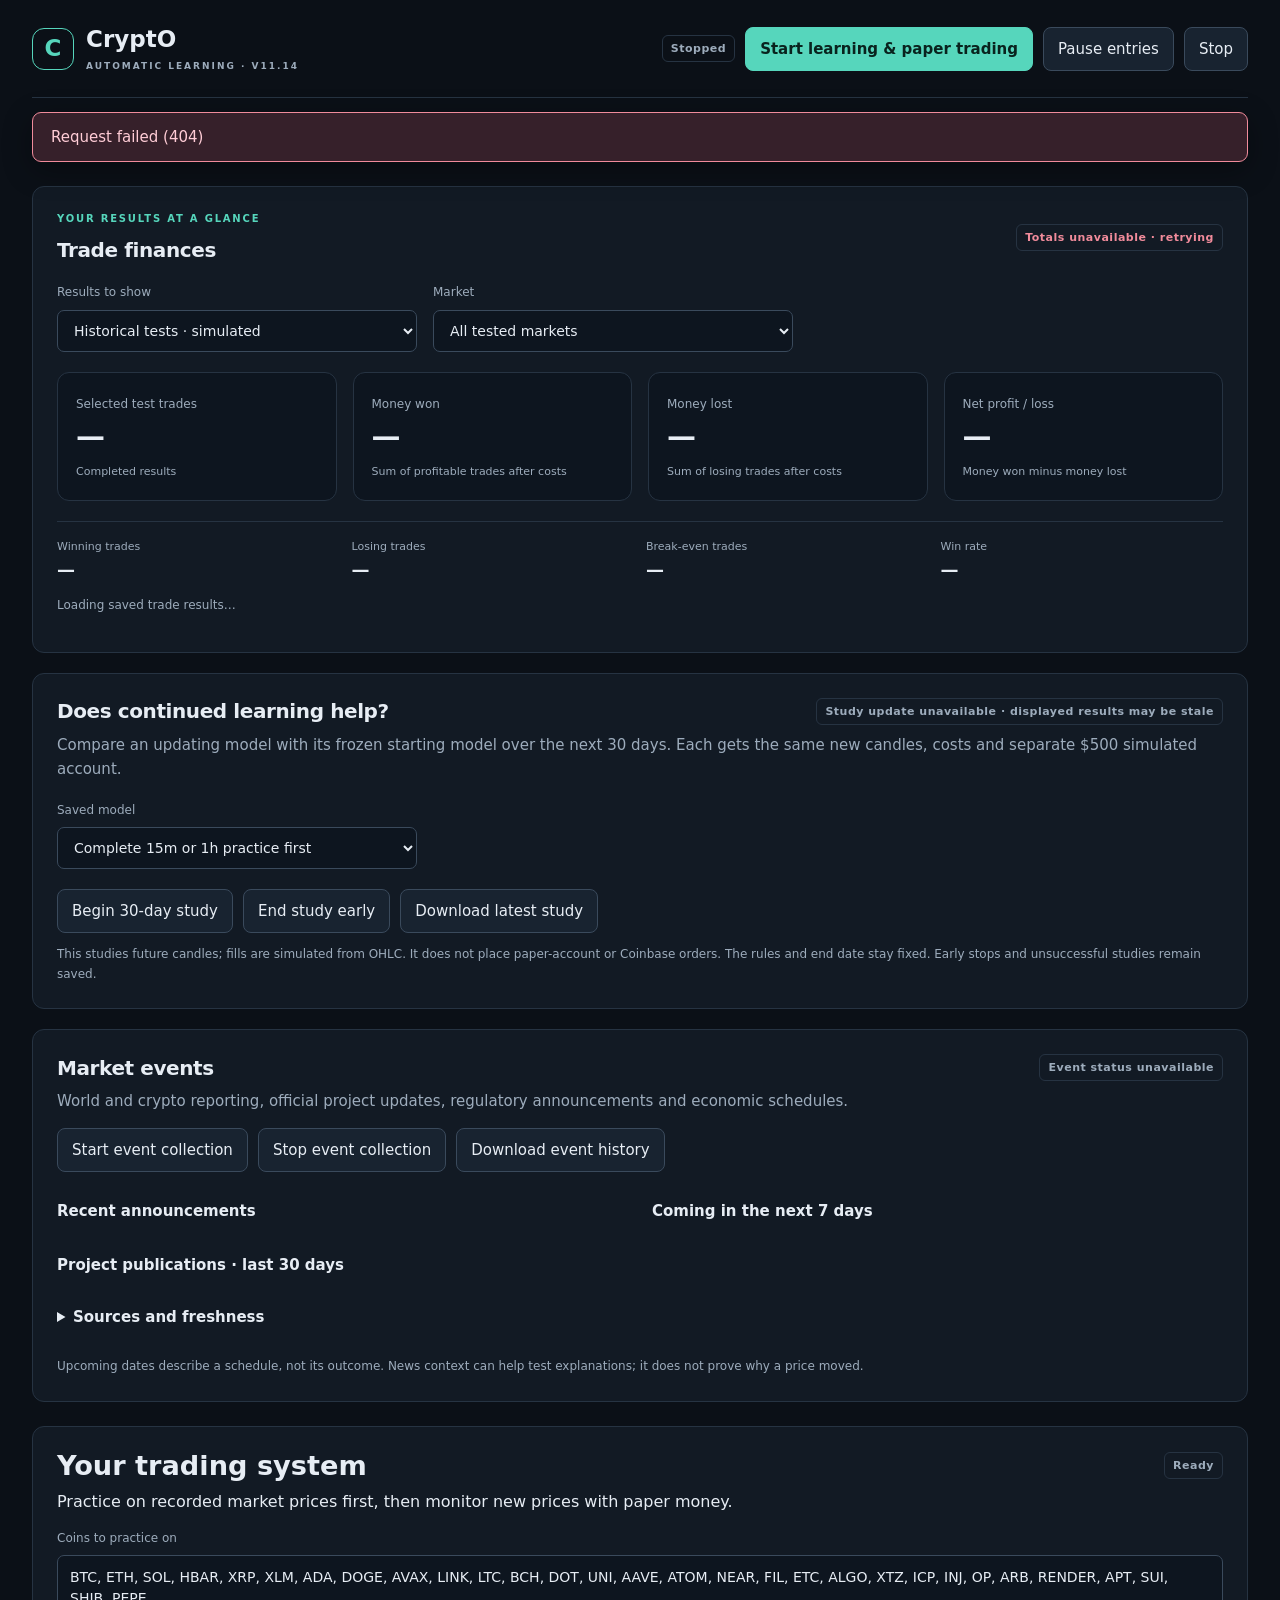
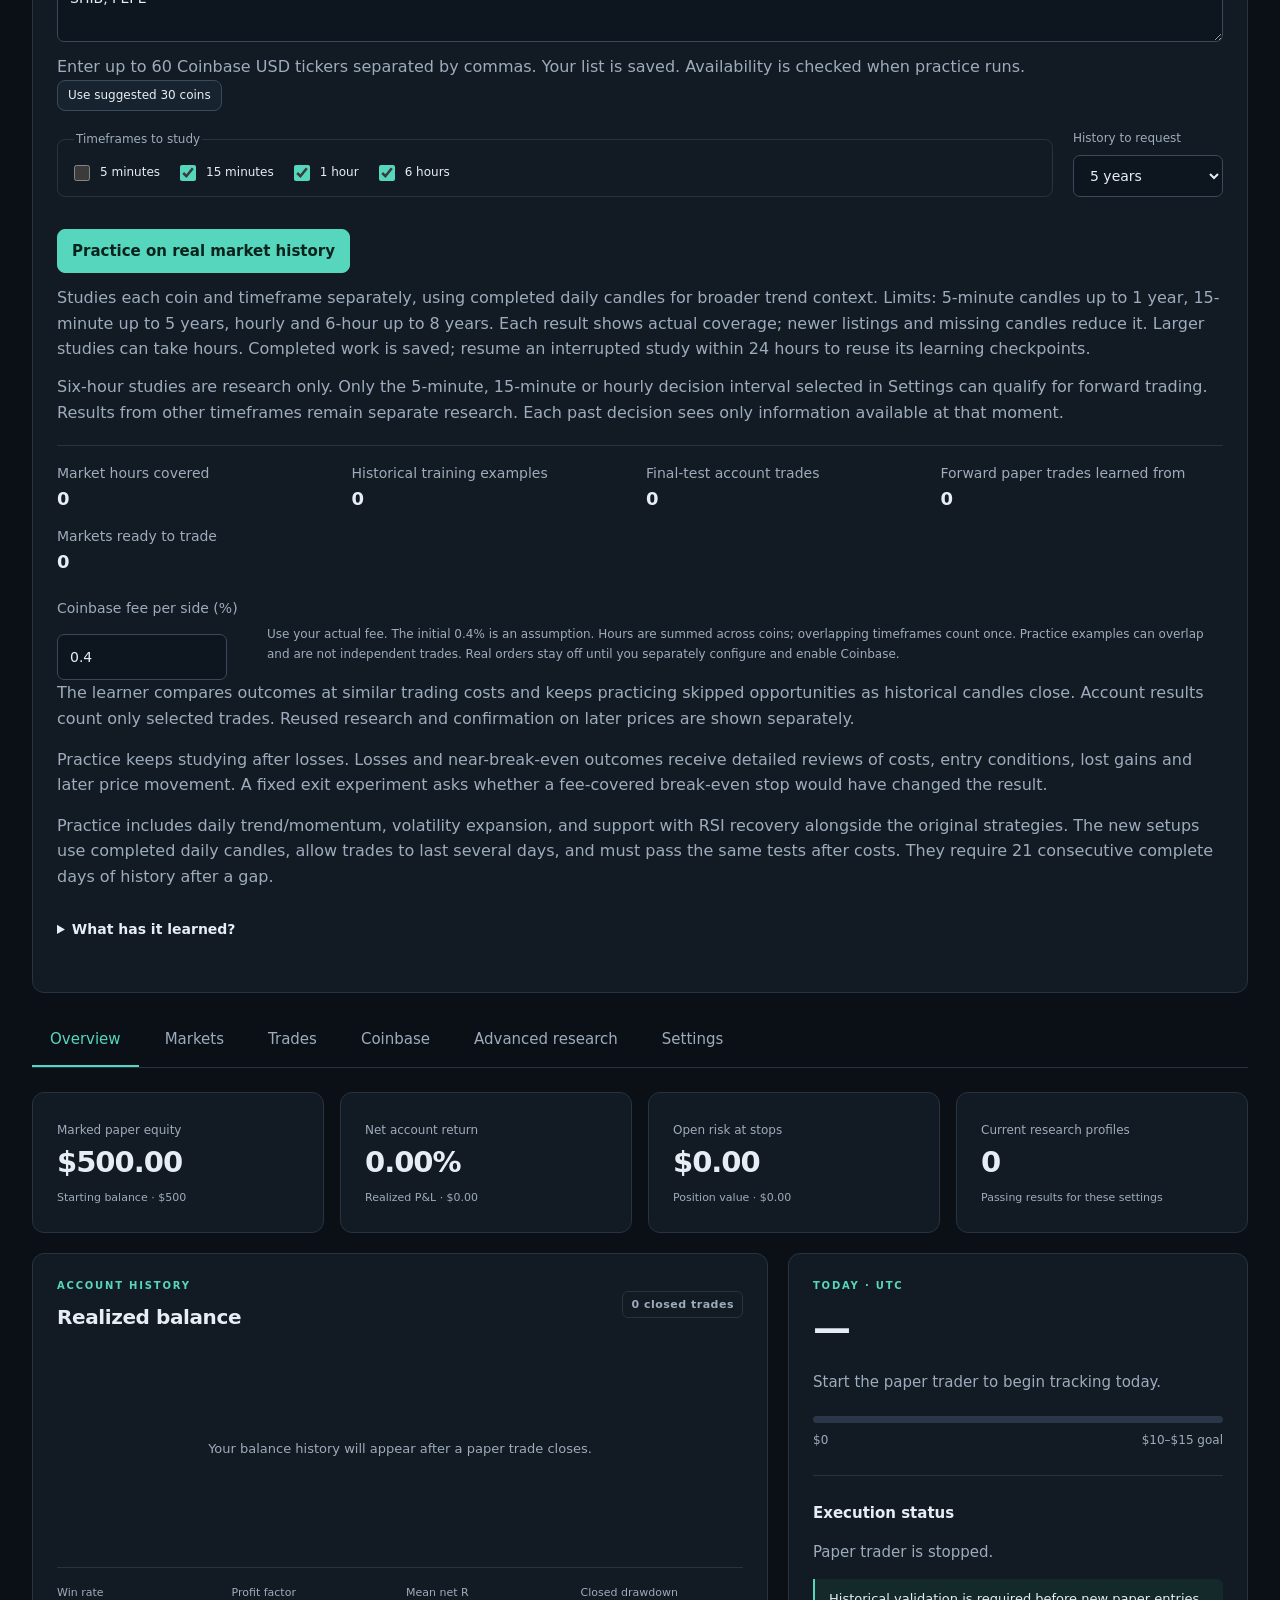
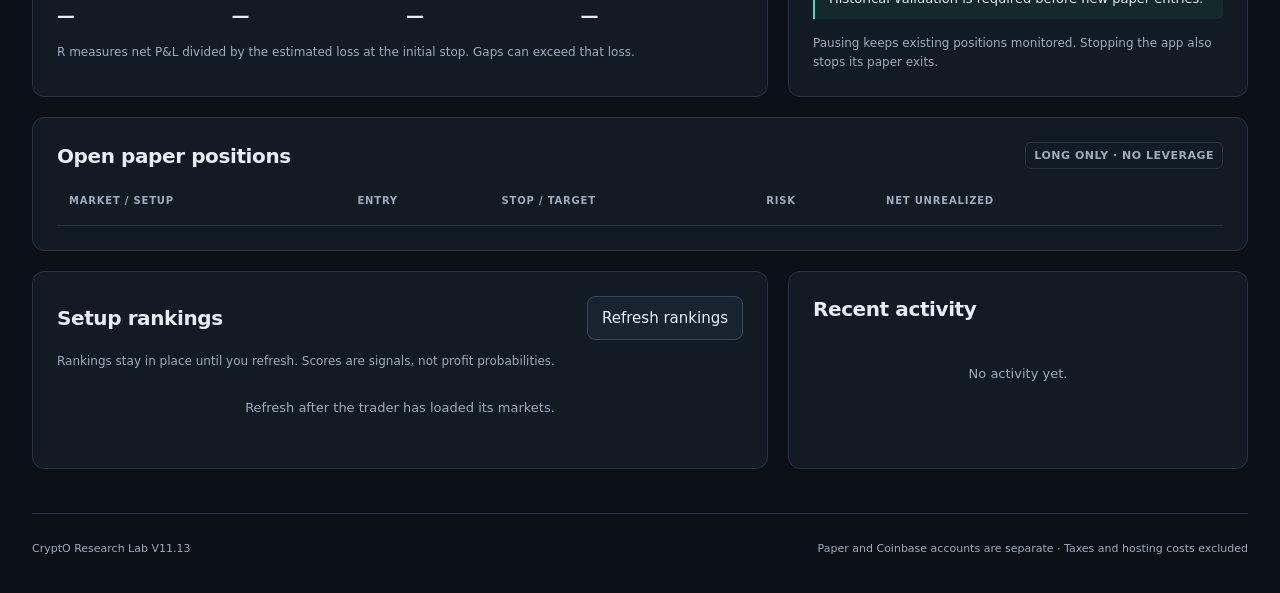
==== templates/index.html @ e4b99eb7 "Register future-price studies and reconcile paper finances (V11.14)" ====
<!doctype html>
<html lang="en">
<head>
<meta charset="utf-8"><meta name="viewport" content="width=device-width,initial-scale=1">
<title>CryptO — Automatic Learning &amp; Coinbase</title>
<link rel="stylesheet" href="/static/style.css">
<script src="/static/app.js" defer></script>
<script src="/static/coinbase.js" defer></script>
</head>
<body>
<div class="shell">
<header>
  <a class="brand" href="/" aria-label="CryptO home"><span class="brand-icon">C</span><span>CryptO<small>AUTOMATIC LEARNING · V11.14</small></span></a>
  <div class="top-actions"><span id="runtimeBadge" class="badge">Stopped</span><button id="startBtn" class="primary">Start learning &amp; paper trading</button><button id="pauseBtn">Pause entries</button><button id="stopBtn">Stop</button></div>
</header>
<div id="notice" class="notice" role="status" hidden></div>
<div id="accessPanel" class="panel" hidden><form id="accessForm" class="inline-form"><label>App access token <input id="accessToken" type="password" autocomplete="current-password" required></label><button class="primary">Connect</button></form></div>
<section class="panel finance-panel" aria-labelledby="financeHeading">
<div class="panel-title"><div><p class="eyebrow">YOUR RESULTS AT A GLANCE</p><h2 id="financeHeading">Trade finances</h2></div><span id="financeUpdated" class="badge" role="status">Loading totals…</span></div>
<div class="finance-controls"><label>Results to show<select id="financeSource"><option value="history">Historical tests · simulated</option><option value="paper">Paper account · simulated</option><option value="coinbase">Coinbase bot · real money</option></select></label><label id="financeMarketLabel">Market<select id="financeMarket"><option value="*">All tested markets</option></select></label></div>
<div class="metrics finance-metrics">
<article class="metric"><span id="financeTradesLabel">Selected test trades</span><strong id="financeTrades">—</strong><small>Completed results</small></article>
<article class="metric"><span>Money won</span><strong id="financeWon">—</strong><small>Sum of profitable trades after costs</small></article>
<article class="metric"><span>Money lost</span><strong id="financeLost">—</strong><small>Sum of losing trades after costs</small></article>
<article class="metric"><span>Net profit / loss</span><strong id="financeNet">—</strong><small>Money won minus money lost</small></article>
</div>
<div class="small-metrics finance-outcomes"><div>Winning trades<strong id="financeWins">—</strong></div><div>Losing trades<strong id="financeLosses">—</strong></div><div>Break-even trades<strong id="financeBreakEven">—</strong></div><div>Win rate<strong id="financeRate">—</strong></div></div>
<p id="financeNote" class="footnote">Historical tests, the paper account and the Coinbase bot each have their own totals.</p>
<p id="financeAudit" class="footnote" role="status"></p>
</section>
<section class="panel" aria-labelledby="forwardHeading">
<div class="panel-title"><h2 id="forwardHeading">Does continued learning help?</h2><span id="forwardStatus" class="badge" role="status">Loading…</span></div>
<p class="muted">Compare an updating model with its frozen starting model over the next 30 days. Each gets the same new candles, costs and separate $500 simulated account.</p>
<div class="finance-controls"><label>Saved model<select id="forwardModel"><option value="">Complete 15m or 1h practice first</option></select></label></div>
<div class="top-actions"><button id="forwardStart">Begin 30-day study</button><button id="forwardStop">End study early</button><button id="forwardExport">Download latest study</button></div>
<p class="footnote">This studies future candles; fills are simulated from OHLC. It does not place paper-account or Coinbase orders. The rules and end date stay fixed. Early stops and unsuccessful studies remain saved.</p>
<div id="forwardResults"></div>
</section>
<section class="panel" aria-labelledby="eventsHeading">
<div class="panel-title"><h2 id="eventsHeading">Market events</h2><span id="eventsStatus" class="badge" role="status">Loading…</span></div>
<p class="muted">World and crypto reporting, official project updates, regulatory announcements and economic schedules.</p>
<div class="top-actions"><button id="eventsStart">Start event collection</button><button id="eventsStop">Stop event collection</button><button id="eventsExport">Download event history</button></div>
<p id="eventsCoverage" class="footnote"></p>
<div class="event-columns"><div><h3>Recent announcements</h3><div id="eventsRecent"></div></div><div><h3>Coming in the next 7 days</h3><div id="eventsUpcoming"></div></div></div>
<h3>Project publications · last 30 days</h3><div id="eventsProjects"></div>
<p id="eventsCategories" class="footnote"></p>
<details><summary>Sources and freshness</summary><div id="eventsSources"></div></details>
<p id="eventsScope" class="footnote">Upcoming dates describe a schedule, not its outcome. News context can help test explanations; it does not prove why a price moved.</p>
</section>
<section class="panel learning-panel" aria-labelledby="learningHeading">
<div class="panel-title"><h1 id="learningHeading">Your trading system</h1><span id="learningPhase" class="badge">Ready</span></div>
<p id="learningMessage" role="status">Practice on recorded market prices first, then monitor new prices with paper money.</p>
<label for="practiceSymbols">Coins to practice on</label>
<textarea id="practiceSymbols" rows="3" maxlength="1250" autocapitalize="characters" spellcheck="false" aria-describedby="practiceSymbolsHelp">BTC, ETH, SOL, HBAR, XRP, XLM, ADA, DOGE, AVAX, LINK, LTC, BCH, DOT, UNI, AAVE, ATOM, NEAR, FIL, ETC, ALGO, XTZ, ICP, INJ, OP, ARB, RENDER, APT, SUI, SHIB, PEPE</textarea>
<p id="practiceSymbolsHelp" class="footnote">Enter up to 60 Coinbase USD tickers separated by commas. Your list is saved. Availability is checked when practice runs.</p>
<button id="practiceDefaults" class="small">Use suggested 30 coins</button>
<div class="practice-options">
<fieldset><legend>Timeframes to study</legend><div class="practice-intervals">
<label class="check"><input id="practiceInterval5m" type="checkbox">5 minutes</label>
<label class="check"><input id="practiceInterval15m" type="checkbox" checked>15 minutes</label>
<label class="check"><input id="practiceInterval1h" type="checkbox" checked>1 hour</label>
<label class="check"><input id="practiceInterval6h" type="checkbox" checked>6 hours</label>
</div></fieldset>
<label>History to request<select id="practiceHistory"><option value="365">1 year</option><option value="1095">3 years</option><option value="1825" selected>5 years</option><option value="2920">8 years</option></select></label>
</div>
<button id="practiceBtn" class="primary">Practice on real market history</button>
<p class="footnote">Studies each coin and timeframe separately, using completed daily candles for broader trend context. Limits: 5-minute candles up to 1 year, 15-minute up to 5 years, hourly and 6-hour up to 8 years. Each result shows actual coverage; newer listings and missing candles reduce it. Larger studies can take hours. Completed work is saved; resume an interrupted study within 24 hours to reuse its learning checkpoints.</p>
<p id="learningProgress" class="footnote" role="status"></p>
<p class="footnote">Six-hour studies are research only. Only the 5-minute, 15-minute or hourly decision interval selected in Settings can qualify for forward trading. Results from other timeframes remain separate research. Each past decision sees only information available at that moment.</p>
<div class="small-metrics learning-metrics"><div>Market hours covered<strong id="learningHours">0</strong></div><div>Historical training examples<strong id="learningExamples">0</strong></div><div>Final-test account trades<strong id="learningTestTrades">0</strong></div><div>Forward paper trades learned from<strong id="learningTrades">0</strong></div><div>Markets ready to trade<strong id="learningMarkets">0</strong></div></div>
<div class="learning-settings"><label>Coinbase fee per side (%) <input id="autoFee" type="number" min="0" max="2" step="0.001" value="0.4"></label><p class="footnote">Use your actual fee. The initial 0.4% is an assumption. Hours are summed across coins; overlapping timeframes count once. Practice examples can overlap and are not independent trades. Real orders stay off until you separately configure and enable Coinbase.</p></div>
<p class="muted">The learner compares outcomes at similar trading costs and keeps practicing skipped opportunities as historical candles close. Account results count only selected trades. Reused research and confirmation on later prices are shown separately.</p>
<p class="muted">Practice keeps studying after losses. Losses and near-break-even outcomes receive detailed reviews of costs, entry conditions, lost gains and later price movement. A fixed exit experiment asks whether a fee-covered break-even stop would have changed the result.</p>
<p class="muted">Practice includes daily trend/momentum, volatility expansion, and support with RSI recovery alongside the original strategies. The new setups use completed daily candles, allow trades to last several days, and must pass the same tests after costs. They require 21 consecutive complete days of history after a gap.</p>
<details><summary>What has it learned?</summary><div id="learningResults"><p class="empty">Learning results will appear here. A rejected strategy will not be forced to trade.</p></div><button id="learningExport" class="small">Download learning report</button></details>
</section>
<nav aria-label="Dashboard sections" class="tabs">
<button class="active" data-tab="overview">Overview</button><button data-tab="markets">Markets</button><button data-tab="journal">Trades</button><button data-tab="coinbase">Coinbase</button><button data-tab="research">Advanced research</button><button data-tab="settings">Settings</button>
</nav>
<main>
<section id="overview" class="tab-panel">
<div class="metrics">
<article class="metric"><span>Marked paper equity</span><strong id="equity">$500.00</strong><small id="equityNote">Starting balance · $500</small></article>
<article class="metric"><span>Net account return</span><strong id="return">0.00%</strong><small id="realized">Realized P&amp;L · $0.00</small></article>
<article class="metric"><span>Open risk at stops</span><strong id="openRisk">$0.00</strong><small id="exposure">Position value · $0.00</small></article>
<article class="metric"><span>Current research profiles</span><strong id="profiles">0</strong><small>Passing results for these settings</small></article>
</div>
<div class="two-col">
<article class="panel chart-panel"><div class="panel-title"><div><p class="eyebrow">ACCOUNT HISTORY</p><h2>Realized balance</h2></div><span id="tradeCount" class="badge">0 closed trades</span></div><div id="balanceChart" class="chart"><p class="empty">Your balance history will appear after a paper trade closes.</p></div><div class="small-metrics"><div>Win rate<strong id="winRate">—</strong></div><div>Profit factor<strong id="profitFactor">—</strong></div><div>Mean net R<strong id="expectancy">—</strong></div><div>Closed drawdown<strong id="drawdown">—</strong></div></div><p class="footnote">R measures net P&amp;L divided by the estimated loss at the initial stop. Gaps can exceed that loss.</p></article>
<article class="panel"><p class="eyebrow">TODAY · UTC</p><h2 id="dayPnl">—</h2><p id="dayNote" class="muted">Start the paper trader to begin tracking today.</p><div class="goal-track"><div id="goalFill"></div></div><div class="between muted"><span>$0</span><span>$10–$15 goal</span></div><hr><h3>Execution status</h3><p id="streamState" class="muted">Paper trader is stopped.</p><p id="bootstrapState" class="muted"></p><p id="entryState" class="callout">Historical validation is required before new paper entries.</p><p class="footnote">Pausing keeps existing positions monitored. Stopping the app also stops its paper exits.</p></article>
</div>
<article class="panel"><div class="panel-title"><h2>Open paper positions</h2><span class="badge">LONG ONLY · NO LEVERAGE</span></div><div class="table-wrap"><table><thead><tr><th>Market / setup</th><th>Entry</th><th>Stop / target</th><th>Risk</th><th>Net unrealized</th><th></th></tr></thead><tbody id="positions"></tbody></table></div></article>
<div class="two-col">
<article class="panel"><div class="panel-title"><h2>Setup rankings</h2><button id="refreshRankings">Refresh rankings</button></div><p class="footnote">Rankings stay in place until you refresh. Scores are signals, not profit probabilities.</p><div id="rankings"><p class="empty">Refresh after the trader has loaded its markets.</p></div></article>
<article class="panel"><h2>Recent activity</h2><div id="activity" class="activity"><p class="empty">No activity yet.</p></div></article>
</div>
</section>
<section id="research" class="tab-panel" hidden>
<article class="panel"><p class="eyebrow">TEST THE IDEA BEFORE TRUSTING IT</p><h2>Historical strategy research</h2><p class="muted">Twenty-two fixed candidates across seven strategy families, including daily trend/momentum, volatility expansion, and support with RSI recovery. Selection uses chronological training and validation, then tests frozen choices in later windows and a final holdout. These are research hypotheses; adding strategies does not establish profitability.</p>
<form id="researchForm" class="inline-form"><label class="grow">Coinbase USD markets <input id="researchSymbols" value="BTC-USD, ETH-USD, SOL-USD" required placeholder="BTC-USD, ETH-USD"></label><label>History <select id="researchDays"><option value="90">90 days</option><option value="180" selected>180 days</option><option value="365">365 days</option></select></label><button id="researchRun" class="primary">Run research</button><button type="button" id="researchCancel">Cancel</button></form>
<p id="researchCosts" class="callout"></p><p class="footnote">Choose your actual fee in Settings first. At 1-hour resolution, use 180 or 365 days to meet the 3,000-candle minimum. Missing candles cause rejection. Downloads can take several minutes.</p>
<div class="between"><p id="researchMessage" role="status">No historical validation yet.</p><button id="researchExport" class="small">Export results</button></div><progress id="researchProgress" value="0" max="1" aria-label="Research progress"></progress></article>
<div id="researchResults"><p class="empty">No results yet. A valid outcome is that every strategy is rejected.</p></div>
</section>
<section id="markets" class="tab-panel" hidden>
<article class="panel"><h2>Markets & decisions</h2><p class="muted">Fresh quotes and complete candles are required. Each market explains why it is waiting.</p><div class="table-wrap"><table><thead><tr><th>Market</th><th>Price</th><th>Quote age</th><th>Candles<br>5m / 15m / 1h / 4h</th><th>Context</th><th>Latest decision</th></tr></thead><tbody id="marketsTable"></tbody></table></div></article>
</section>
<section id="journal" class="tab-panel" hidden>
<article class="panel"><div class="panel-title"><div><p class="eyebrow">EVERY FILL, EVERY COST</p><h2>Paper trade journal</h2></div><button id="tradeExport">Download all trades</button></div><div class="table-wrap"><table><thead><tr><th>Opened / market</th><th>Strategy</th><th>Status</th><th>Net P&amp;L</th><th>Net R</th><th>Exit reason</th></tr></thead><tbody id="journalTable"></tbody></table></div><p class="footnote">The table shows the latest 100 trades. CSV includes the full journal. No real exchange orders are submitted.</p></article>
<article class="panel"><h2>Results by strategy</h2><div id="strategyResults"></div></article>
</section>
<section id="coinbase" class="tab-panel" hidden>
<article class="panel">
<div class="panel-title"><div><p class="eyebrow">COINBASE ADVANCED · USD SPOT</p><h2>Account connection</h2></div><span id="cbMode" class="badge">Not connected</span></div>
<p class="muted">Connect using a local ECDSA API key. Your key stays on the computer running this app. Preview mode submits no exchange orders.</p>
<div class="top-actions wrap"><button id="cbSync">Sync account &amp; fees</button><button id="cbApplyFee">Use Coinbase fee in research</button><button id="cbPreview" class="primary">Start preview runner</button><button id="cbStop">Stop Coinbase runner</button></div>
<p id="cbMessage" class="callout" role="status">Configure the local key and app access token to connect.</p>
<div class="result-metrics"><div>Available USD<strong id="cbCash">—</strong></div><div>Taker / maker fee<strong id="cbFees">—</strong></div><div>Bot realized P&amp;L<strong id="cbPnl">—</strong></div><div>Bot marked equity<strong id="cbEquity">—</strong></div></div>
<p id="cbAccountNote" class="footnote"></p>
</article>
<div class="two-col">
<article class="panel"><p class="eyebrow">INSPECT BEFORE ENABLING</p><h2>Latest Coinbase preview</h2><div id="cbPreviewResult"><p class="empty">A fresh, qualified strategy signal is required. Start the paper/market runner and run historical research first.</p></div><p class="footnote">A preview is not a fill or a promise of execution. Entry uses a price-capped fill-or-kill buy with attached take-profit and stop-loss protection. Unsupported combinations are rejected. The app also checks visible buy and sell depth before entry. Potential target profit assumes the target is reached; it is not an expected return.</p></article>
<article class="panel"><p class="eyebrow">REAL-MONEY CONTROLS</p><h2>Live Coinbase runner</h2><p class="muted">Real orders require local opt-in, View and Trade permissions without Transfer, and a dedicated USD-funded spot portfolio. The initial live version caps capital at $500, each entry at $150, and holds one position at a time.</p><div class="top-actions wrap"><button id="cbLive" class="danger">Enable live runner</button><button id="cbPause">Pause Coinbase entries</button><button id="cbClose" class="danger">Close bot position</button></div><p id="cbDay" class="footnote"></p><p class="footnote">Current rules require at least 1.5 units of potential reward after costs per unit of modeled stop risk. After three consecutive net losses, that market waits six hours before another entry.</p><p class="footnote">Pausing preserves exit monitoring. Stopping leaves submitted exchange orders in place. Missing protection, unknown submissions, or residual holdings require attention on Coinbase. Stop execution can fail in volatile markets.</p></article>
</div>
<article class="panel"><h2>Coinbase order journal</h2><p class="muted">These records use confirmed exchange fills. They do not include trades made outside this bot.</p><div class="table-wrap"><table><thead><tr><th>Created / market</th><th>Status</th><th>Purchased / remaining</th><th>Net realized</th><th>Exchange order ID</th><th>Note</th></tr></thead><tbody id="cbTrades"></tbody></table></div></article>
</section>
<section id="settings" class="tab-panel" hidden>
<article class="panel"><p class="eyebrow">COSTS COME FIRST</p><h2>Research &amp; paper account settings</h2><p class="muted">The default fee is an assumption, not your confirmed exchange tier. Changing the interval, risk size, position cap, fee, or slippage requires matching historical research again.</p><form id="settingsForm">
<div class="form-grid">
<label>Decision interval<select name="decision_interval"><option value="5m">5 minutes</option><option value="15m">15 minutes</option><option value="1h">1 hour</option></select></label>
<label>Fee per side (%)<input name="fee_rate" type="number" min="0" max="2" step="0.001" required></label>
<label>Slippage per fill (%)<input name="slippage_rate" type="number" min="0" max="1" step="0.001" required></label>
<label>Risk per trade (%)<input name="risk_per_trade" type="number" min="0.1" max="2" step="0.05" required></label>
<label>Total open risk (%)<input name="max_total_risk" type="number" min="0.5" max="8" step="0.1" required></label>
<label>Daily entry loss limit (%)<input name="daily_loss_limit" type="number" min="0.5" max="10" step="0.1" required></label>
<label>Maximum open positions<input name="max_positions" type="number" min="1" max="10" step="1" required></label>
<label>Markets monitored (stop first)<input name="universe_size" type="number" min="1" max="30" step="1" required></label>
<label>Maximum position value (%)<input name="max_notional_fraction" type="number" min="5" max="100" step="1" required></label>
<label>Maximum bid/ask spread (%)<input name="max_spread" type="number" min="0.01" max="2" step="0.01" required></label>
</div>
<label class="check"><input name="validated_only" type="checkbox" checked> Require a current passing historical profile before paper entries</label>
<p class="footnote">If disabled, unvalidated experiments use one quarter of the configured trade risk. Historical research still uses the full configured risk. Research qualifies individual markets; combined portfolio performance needs forward paper testing.</p>
<button class="primary">Save settings</button><span id="settingsSaved" class="muted"></span>
</form></article>
<article class="panel"><h2>Account history</h2><p class="muted">Download a database backup to preserve settings, trades, research, and learned observations.</p><button id="backupBtn">Download database backup</button><hr><h3>Reset the paper account</h3><p class="muted">Close all paper positions before resetting. Reset returns the account to $500 and clears its journal; a database backup is created first.</p><label class="check"><input id="keepMemory" type="checkbox" checked> Keep learned observations and research</label><button id="resetBtn" class="danger">Reset paper account</button></article>
</section>
</main>
<footer>CryptO Research Lab V11.13 <span>Paper and Coinbase accounts are separate · Taxes and hosting costs excluded</span></footer>
</div>
</body>
</html>
---- static/style.css ----
:root{color-scheme:dark;--bg:#0b1017;--panel:#121a24;--border:#263342;--text:#e7edf4;--muted:#9dacbc;--accent:#56d6bc;--good:#75dcb8;--bad:#f18b9b}*{box-sizing:border-box}body{margin:0;background:var(--bg);color:var(--text);font:15px/1.6 system-ui,-apple-system,BlinkMacSystemFont,"Segoe UI",sans-serif}.shell{max-width:1320px;margin:auto;padding:0 32px}header{display:flex;align-items:center;justify-content:space-between;gap:24px;padding:26px 0;border-bottom:1px solid var(--border)}.brand{color:var(--text);text-decoration:none;font-size:23px;font-weight:750;display:flex;align-items:center;gap:12px;line-height:1.2}.brand small{display:block;color:var(--muted);font-size:9px;letter-spacing:2px;margin-top:7px}.brand-icon{display:grid;place-items:center;width:42px;height:42px;border:1px solid var(--accent);border-radius:12px;color:var(--accent)}button,input,select,textarea{font:inherit}button{border:1px solid #3a4a5c;border-radius:8px;color:var(--text);background:#182330;padding:9px 14px;cursor:pointer;white-space:nowrap}button:hover{background:#243447}button:focus-visible,input:focus-visible,select:focus-visible{outline:2px solid var(--accent);outline-offset:3px}button:disabled{cursor:wait;opacity:.5}.primary{background:var(--accent);border-color:var(--accent);color:#09231e;font-weight:700}.primary:hover{background:#81e4cf}.danger{color:var(--bad);border-color:#743f4b}.small{padding:5px 10px;font-size:12px}.top-actions{display:flex;gap:10px;align-items:center}.badge{display:inline-block;border:1px solid var(--border);border-radius:6px;padding:4px 8px;font-size:11px;font-weight:650;letter-spacing:.5px;color:var(--muted)}.intro{padding:46px 0 28px;max-width:710px}.eyebrow{font-size:10px;font-weight:750;letter-spacing:1.8px;color:var(--accent);margin:0 0 10px}h1{font-size:46px;letter-spacing:-1.8px;line-height:1.1;margin:0 0 20px;font-weight:650}h1 span{color:var(--accent)}.intro>p:last-child{color:var(--muted);max-width:630px}h2{font-size:20px;line-height:1.3;font-weight:600;letter-spacing:-.4px;margin:0 0 16px}h3{font-size:15px;font-weight:650}p{margin:0 0 15px}.tabs{display:flex;gap:8px;border-bottom:1px solid var(--border);margin-bottom:24px;overflow-x:auto}.tabs button{background:none;border:0;border-radius:0;color:var(--muted);padding:14px 18px;border-bottom:2px solid transparent}.tabs button.active{color:var(--accent);border-bottom-color:var(--accent)}.metrics{display:grid;grid-template-columns:repeat(4,1fr);gap:16px;margin-bottom:20px}.metric,.panel{background:var(--panel);border:1px solid var(--border);border-radius:12px;padding:24px}.metric>span{font-size:12px;color:var(--muted)}.metric strong{display:block;font-size:29px;letter-spacing:-1px;line-height:1.5;font-weight:600;font-variant-numeric:tabular-nums}.metric small{color:var(--muted);font-size:11px}.panel{margin-bottom:20px;min-width:0}.panel-title{display:flex;align-items:center;justify-content:space-between;gap:16px;margin-bottom:8px}.panel-title h2{margin-bottom:0}.two-col{display:grid;grid-template-columns:1.6fr 1fr;gap:20px}.muted,.footnote{color:var(--muted)}.footnote{font-size:12px;margin:12px 0 0}.chart{height:205px;display:grid;place-items:center;margin:16px 0}.chart svg{width:100%;height:100%;overflow:visible}.chart text{font:12px system-ui;fill:var(--muted)}.small-metrics{display:grid;grid-template-columns:repeat(4,1fr);gap:12px;padding-top:16px;border-top:1px solid var(--border);font-size:11px;color:var(--muted)}.small-metrics strong{font-size:18px;display:block;color:var(--text);font-weight:550}#dayPnl{font-size:38px;letter-spacing:-1px}.goal-track{height:7px;border-radius:5px;background:#293749;margin:22px 0 8px;overflow:hidden}.goal-track div{height:100%;width:0;background:var(--accent)}.between{display:flex;justify-content:space-between;gap:15px;align-items:center;font-size:12px}.between p{margin:0}.callout{border-left:2px solid var(--accent);padding:10px 14px;background:#14292a;border-radius:0 6px 6px 0;font-size:13px;line-height:1.5}.table-wrap{overflow:auto}table{width:100%;border-collapse:collapse;font-size:13px;text-align:left;font-variant-numeric:tabular-nums}th{font-size:10px;text-transform:uppercase;letter-spacing:.8px;color:var(--muted);font-weight:550;padding:16px 12px;border-bottom:1px solid var(--border)}td{padding:15px 12px;border-bottom:1px solid #202c3a;vertical-align:top}td small{display:block;font-size:11px;color:var(--muted)}tbody tr:last-child td{border-bottom:0}.positive{color:var(--good)!important}.negative{color:var(--bad)!important}.empty{color:var(--muted);text-align:center;font-size:13px;padding:26px 10px;margin:0}.rank-row{display:grid;grid-template-columns:1fr auto;gap:12px;padding:14px 0;border-bottom:1px solid var(--border)}.rank-row small{display:block;color:var(--muted);font-size:11px}.score{color:var(--accent);font-size:21px}.activity{max-height:310px;overflow:auto}.activity-row{border-bottom:1px solid var(--border);padding:12px 0;font-size:13px}.activity-row small{display:block;color:var(--muted);font-size:10px}.inline-form{display:flex;gap:14px;align-items:end;flex-wrap:wrap;margin:24px 0}.inline-form label.grow{flex:1;min-width:230px}label{display:block;color:var(--muted);font-size:12px}input,select,textarea{display:block;background:#0d151f;color:var(--text);border:1px solid #3a4a5c;border-radius:7px;padding:11px 12px;width:100%;margin-top:7px;font-size:14px}.form-grid{display:grid;grid-template-columns:repeat(3,1fr);gap:20px;margin:25px 0}.check{display:flex;gap:10px;align-items:center;margin:20px 0;color:var(--text)}.check input{width:16px;height:16px;margin:0;accent-color:var(--accent)}#settingsForm>.primary{margin-top:24px}#settingsSaved{padding-left:12px}hr{border:0;border-top:1px solid var(--border);margin:25px 0}progress{width:100%;height:6px;margin-top:15px;accent-color:var(--accent)}.result-metrics{display:grid;grid-template-columns:repeat(4,1fr);gap:18px;margin:24px 0;font-size:11px;color:var(--muted)}.result-metrics strong{display:block;font-size:22px;color:var(--text);font-weight:550}.result-reasons{padding-left:18px;font-size:13px;color:var(--muted)}.notice{position:sticky;top:10px;z-index:5;margin-top:14px;padding:12px 18px;border:1px solid var(--accent);background:#15312b;border-radius:9px;box-shadow:0 8px 30px #0005}.notice.error{background:#36202a;border-color:var(--bad);color:#ffccd6}footer{display:flex;justify-content:space-between;gap:20px;color:var(--muted);border-top:1px solid var(--border);padding:26px 0 35px;font-size:11px;margin-top:24px}[hidden]{display:none!important}@media(max-width:950px){.two-col{grid-template-columns:1fr}.metrics{grid-template-columns:repeat(2,1fr)}header{align-items:start}.top-actions{flex-wrap:wrap;justify-content:end}.form-grid{grid-template-columns:repeat(2,1fr)}}@media(max-width:580px){.shell{padding:0 16px}header{display:block}.top-actions{margin-top:22px;justify-content:start;gap:7px}.top-actions button{padding:7px 10px;font-size:12px}.intro{padding-top:30px}h1{font-size:36px}.metrics{gap:10px}.metric{padding:16px}.metric strong{font-size:25px}.panel{padding:18px}.panel-title{align-items:start}.panel-title h2{font-size:17px}.small-metrics{gap:7px}.small-metrics strong{font-size:15px}.form-grid,.result-metrics{grid-template-columns:repeat(2,1fr)}footer{display:block}footer span{display:block;margin-top:8px}}
.wrap{flex-wrap:wrap;margin-bottom:20px}.order-id{font:11px/1.5 ui-monospace,monospace;word-break:break-all;max-width:180px}

details{margin:18px 0}summary{cursor:pointer;font-weight:600;padding:10px 0}summary:focus-visible{outline:2px solid var(--accent);outline-offset:3px}

.learning-panel{margin-top:24px}.learning-panel h1{font-size:1.7rem;letter-spacing:normal;margin:0}.learning-panel>p{font-size:1rem;line-height:1.6}.learning-metrics{margin:20px 0}.learning-metrics>div{font-size:.875rem}.learning-settings{display:flex;align-items:center;gap:20px}.learning-settings label{font-size:.875rem;display:flex;flex-direction:column;gap:8px;min-width:190px}.learning-settings input{max-width:170px}.learning-result{padding:16px 0;border-top:1px solid var(--border)}.learning-result>b{margin-right:12px}.learning-result p{font-size:.875rem}.learning-panel summary{font-size:.875rem}@media(max-width:580px){.learning-settings{display:block}.learning-metrics{grid-template-columns:1fr;gap:16px}.learning-panel .panel-title{display:block}.learning-panel .panel-title .badge{display:inline-block;margin-top:12px}}

#practiceSymbols{font-family:inherit;resize:vertical;line-height:1.5}#practiceBtn{margin-top:14px}

.finance-panel{margin-top:24px}.finance-controls{display:flex;flex-wrap:wrap;gap:16px;margin:20px 0}.finance-controls label{flex:1;min-width:200px;max-width:360px}.finance-metrics{margin-bottom:20px}.finance-metrics .metric{min-width:0;padding:18px;background:#0d151f}.finance-metrics .metric strong{font-size:clamp(20px,2.4vw,29px);overflow-wrap:anywhere}.finance-outcomes strong{font-variant-numeric:tabular-nums}.finance-panel .badge{white-space:normal;text-align:right;max-width:50%}@media(max-width:580px){.finance-controls label{min-width:0;max-width:none;width:100%;flex-basis:100%}.finance-metrics .metric{padding:12px}.finance-metrics .metric>span{font-size:12px}.finance-outcomes{grid-template-columns:repeat(2,minmax(0,1fr));gap:14px}.finance-panel .panel-title{flex-wrap:wrap}.finance-panel .badge{max-width:100%;text-align:left}}
.practice-options{display:flex;flex-wrap:wrap;gap:20px;align-items:end;margin:18px 0}.practice-options fieldset{border:1px solid var(--border);border-radius:8px;margin:0;padding:8px 16px;flex:1;min-width:230px}.practice-options legend{font-size:12px;color:var(--muted)}.practice-intervals{display:flex;flex-wrap:wrap;gap:12px 20px}.practice-intervals .check{margin:6px 0}.practice-options>label{min-width:150px}@media(max-width:580px){.practice-options>label{width:100%}}

.event-columns{display:grid;grid-template-columns:repeat(2,minmax(0,1fr));gap:24px}.event-columns .activity-row{overflow-wrap:anywhere}@media(max-width:700px){.event-columns{grid-template-columns:1fr}}
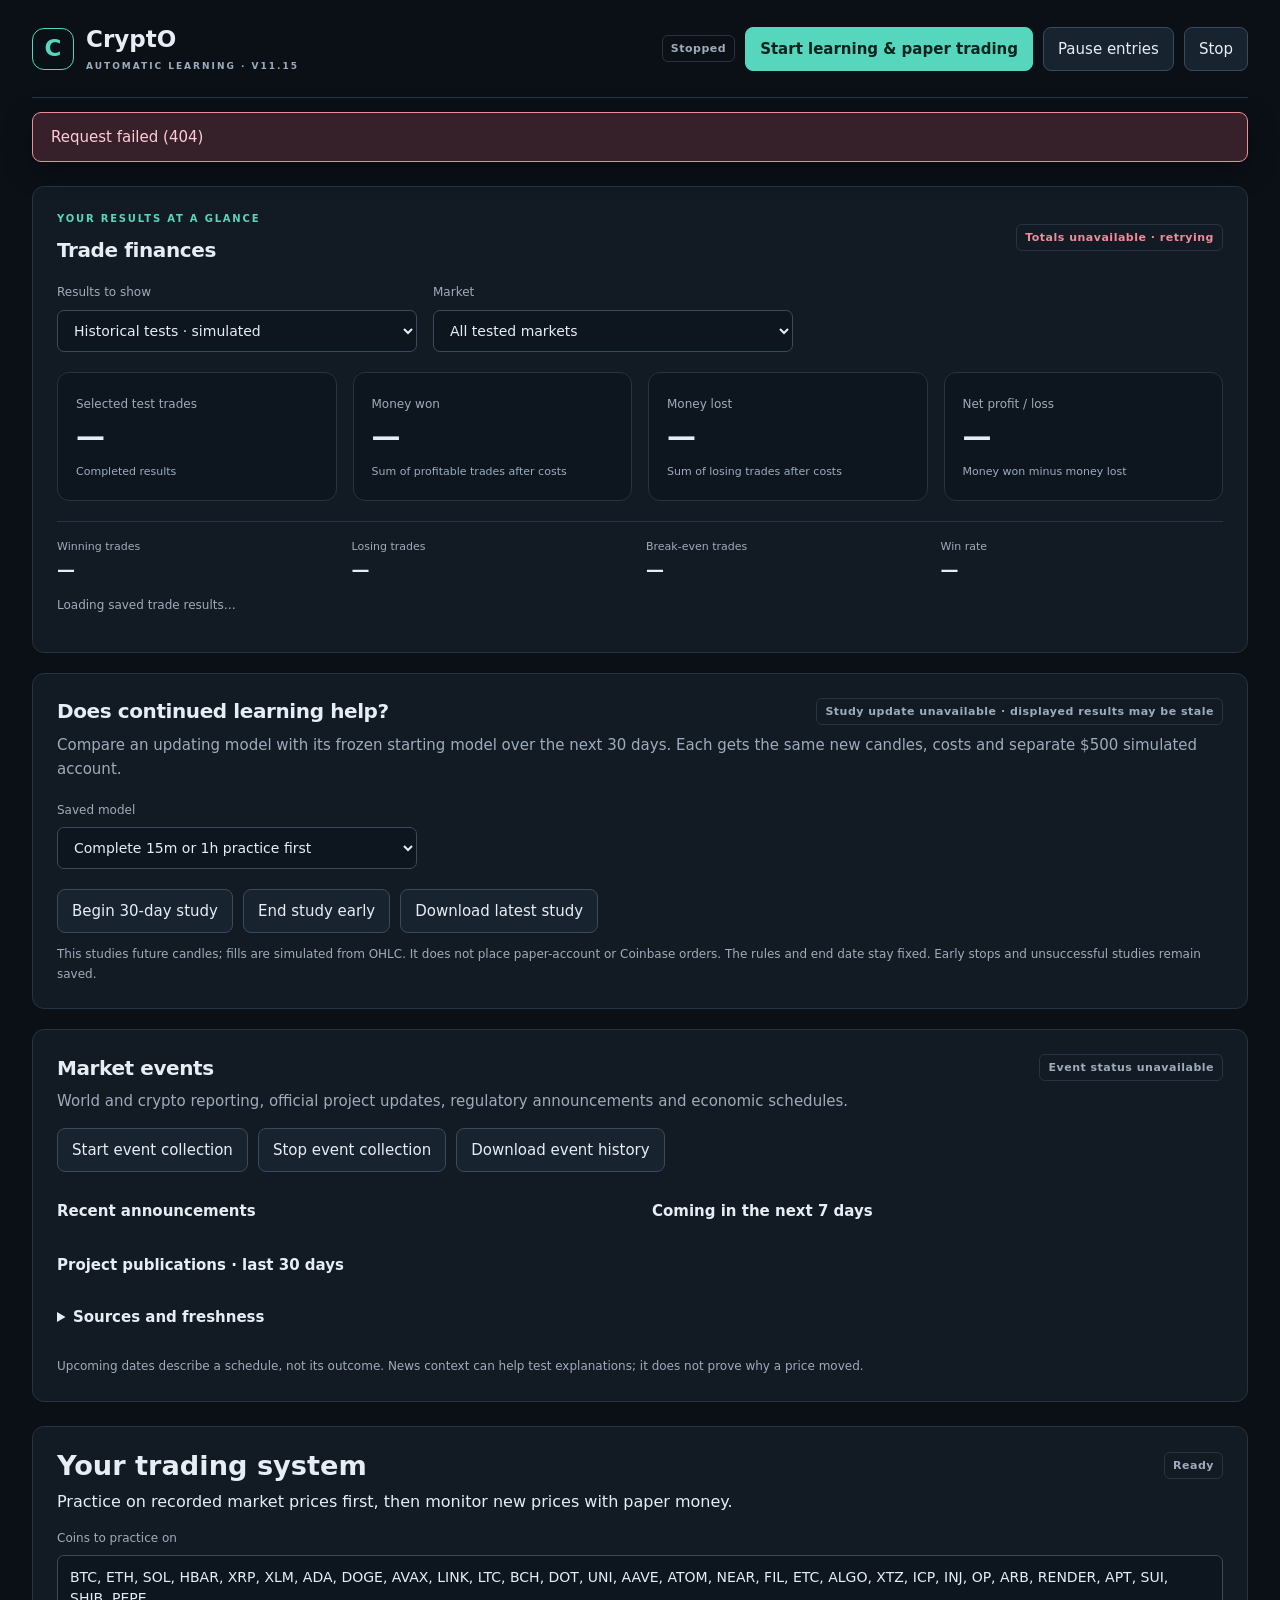
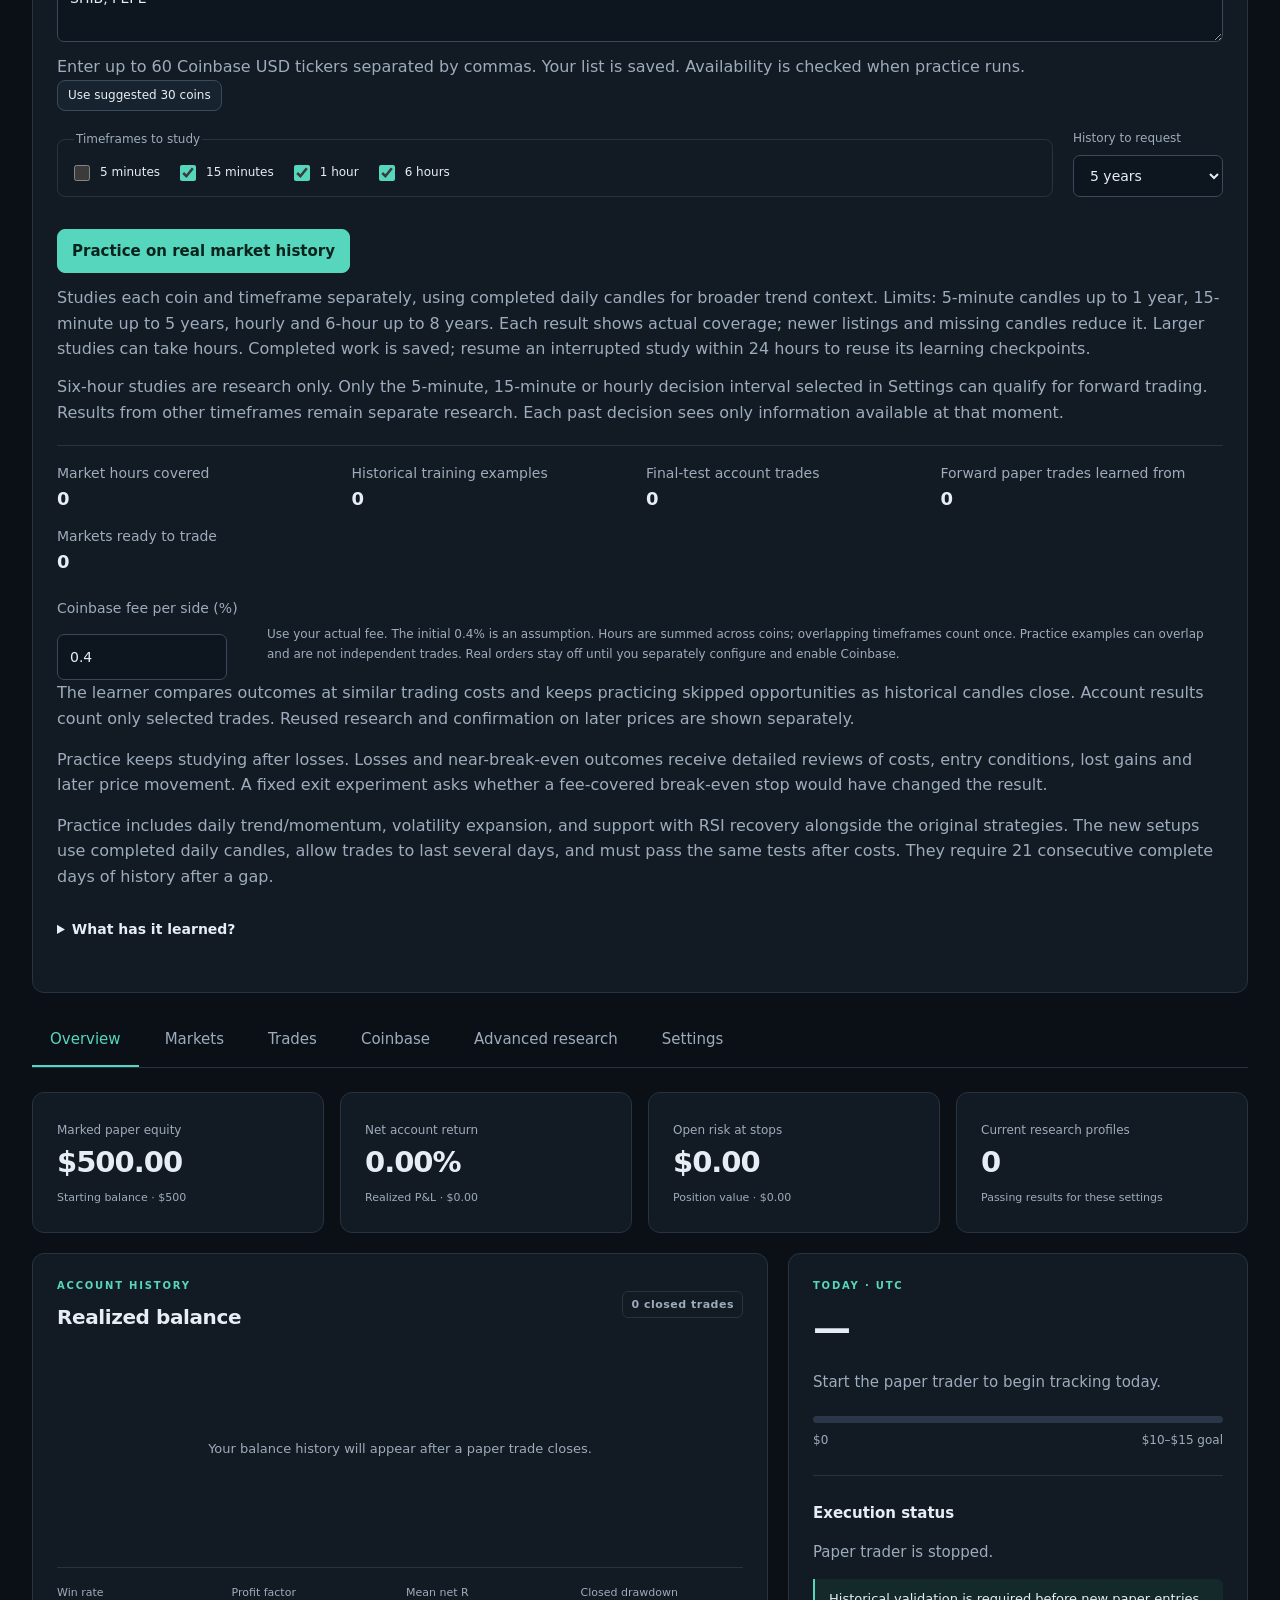
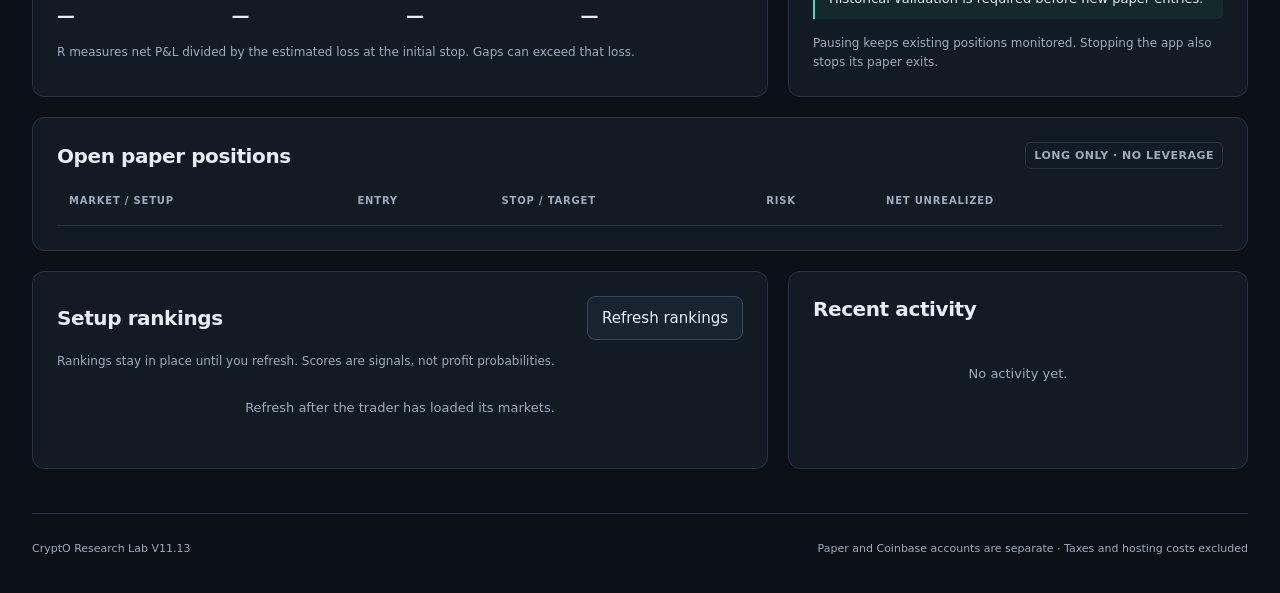
==== commit 1d2611b7: "Audit forecast reliability and repair observed-news readiness (V11.15) Record the declared, unchange" ====
--- a/templates/index.html
+++ b/templates/index.html
@@ -10,7 +10,7 @@
 <body>
 <div class="shell">
 <header>
-  <a class="brand" href="/" aria-label="CryptO home"><span class="brand-icon">C</span><span>CryptO<small>AUTOMATIC LEARNING · V11.14</small></span></a>
+  <a class="brand" href="/" aria-label="CryptO home"><span class="brand-icon">C</span><span>CryptO<small>AUTOMATIC LEARNING · V11.15</small></span></a>
   <div class="top-actions"><span id="runtimeBadge" class="badge">Stopped</span><button id="startBtn" class="primary">Start learning &amp; paper trading</button><button id="pauseBtn">Pause entries</button><button id="stopBtn">Stop</button></div>
 </header>
 <div id="notice" class="notice" role="status" hidden></div>
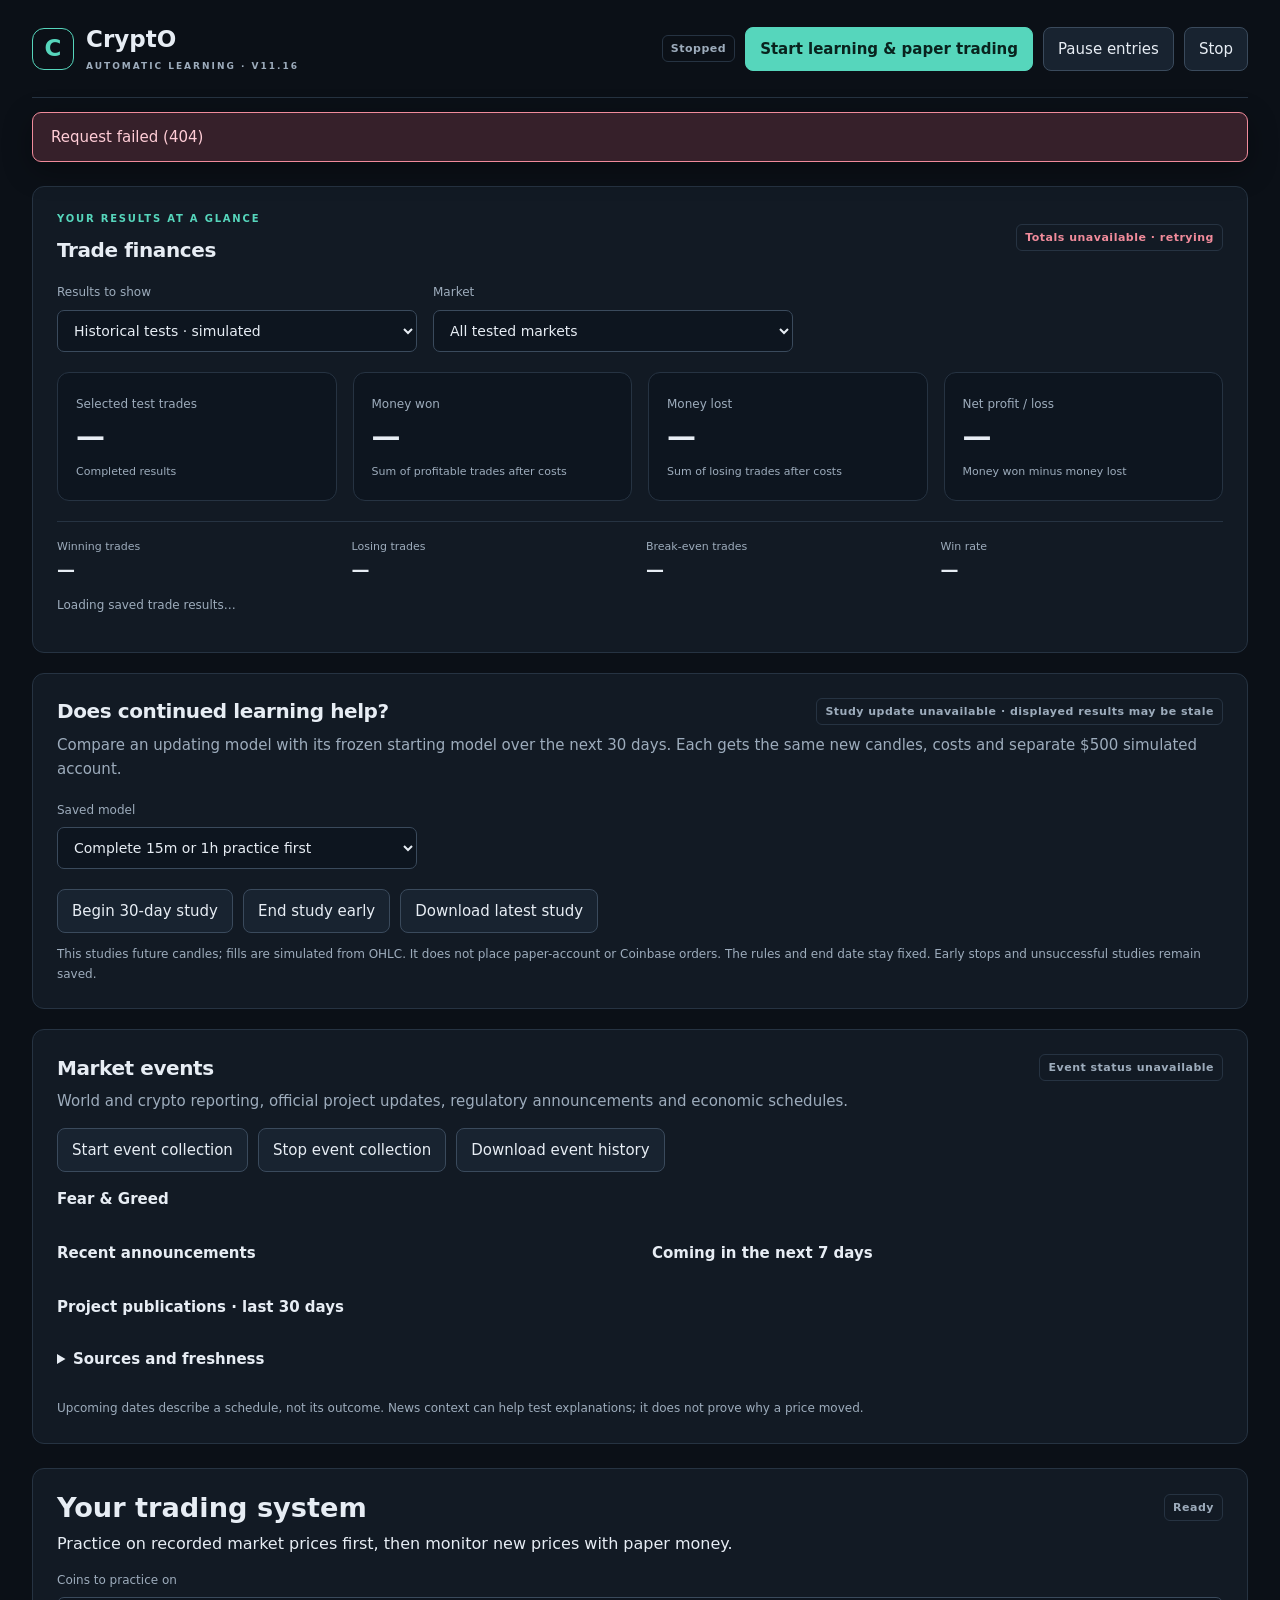
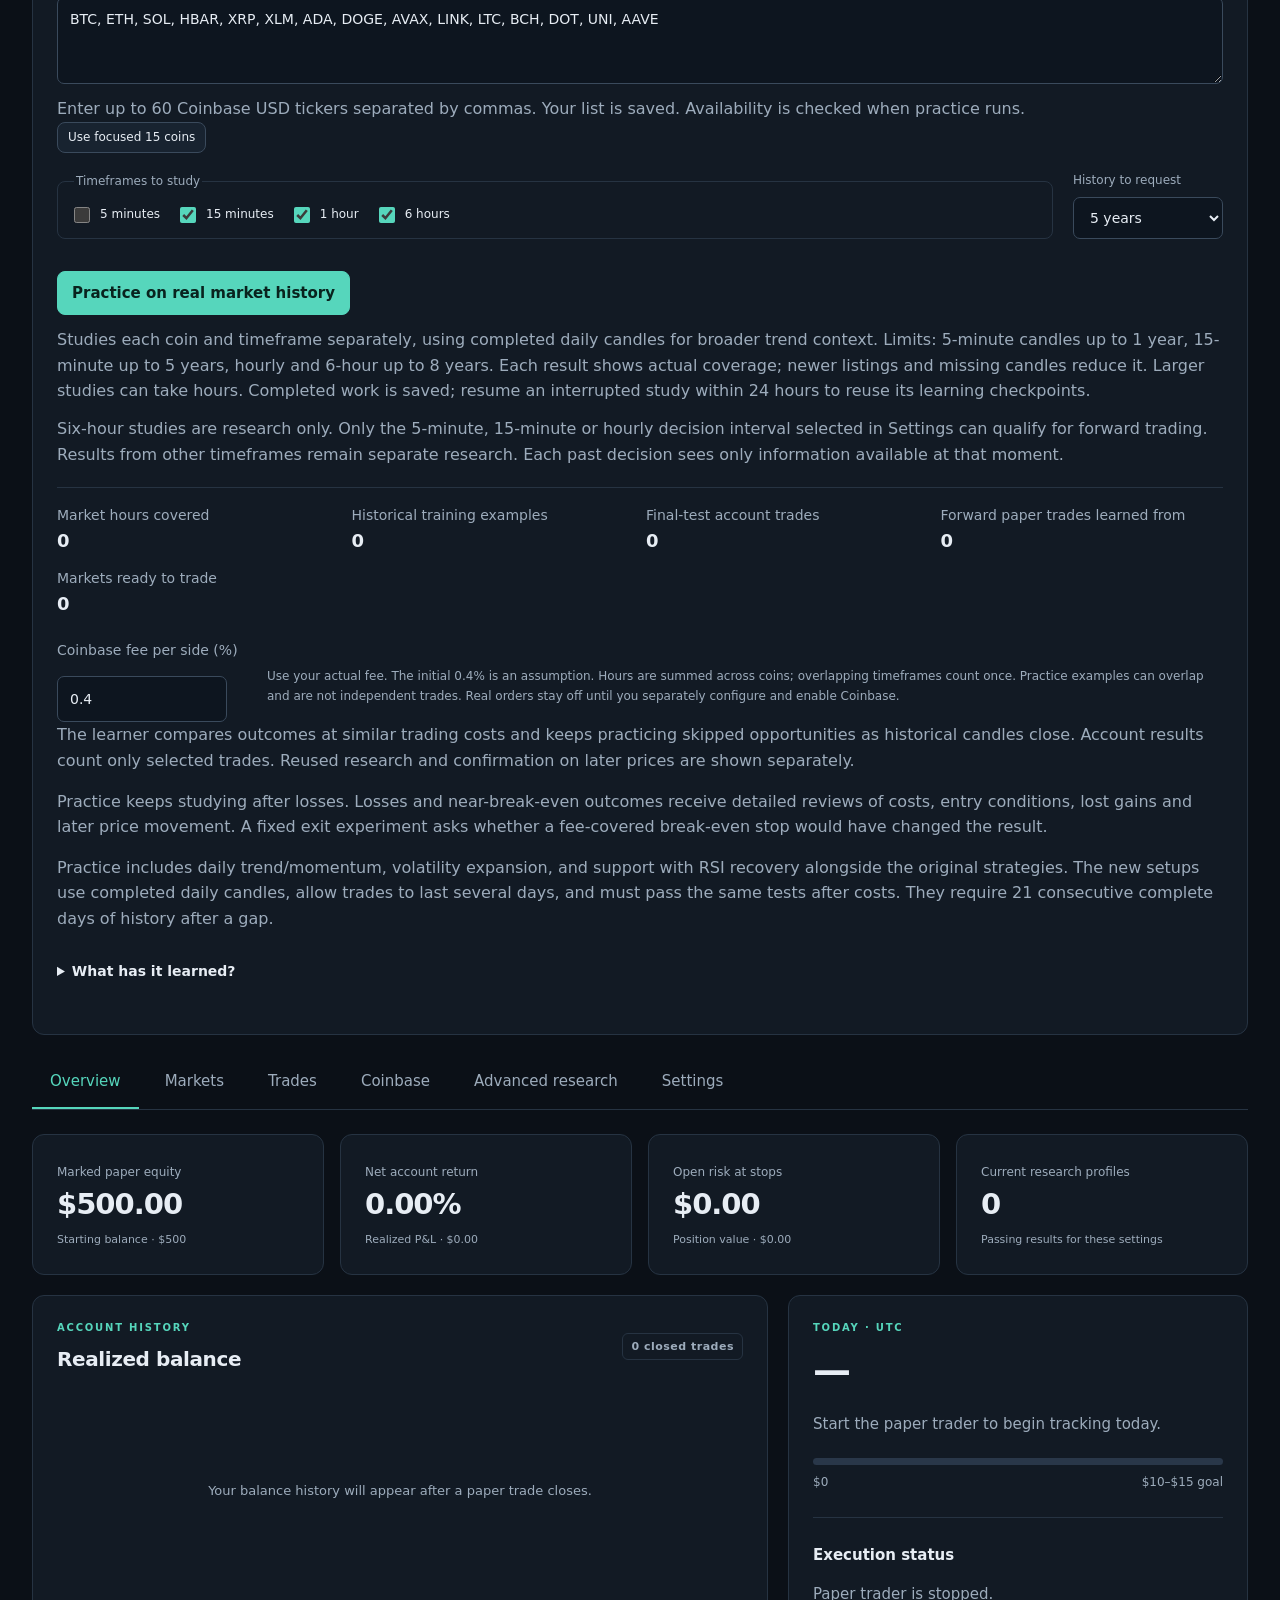
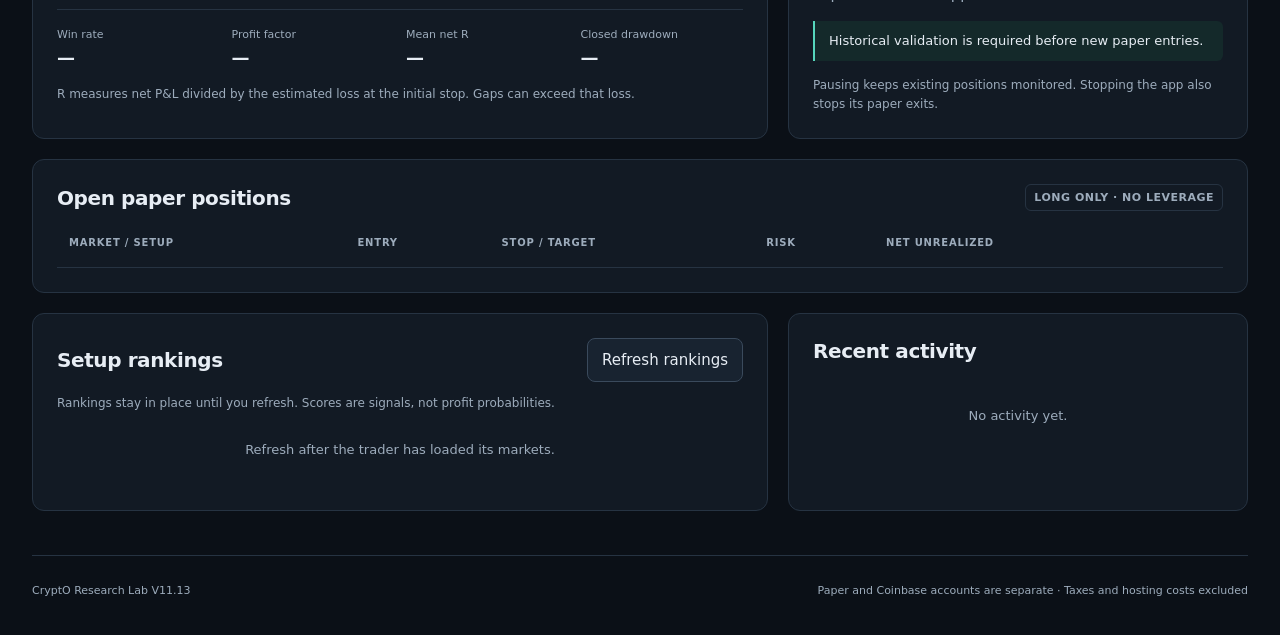
==== commit ecd0caeb: "Build V11.16 forecast response, observed sentiment and focused practice Learn a causal response from" ====
--- a/templates/index.html
+++ b/templates/index.html
@@ -10,7 +10,7 @@
 <body>
 <div class="shell">
 <header>
-  <a class="brand" href="/" aria-label="CryptO home"><span class="brand-icon">C</span><span>CryptO<small>AUTOMATIC LEARNING · V11.15</small></span></a>
+  <a class="brand" href="/" aria-label="CryptO home"><span class="brand-icon">C</span><span>CryptO<small>AUTOMATIC LEARNING · V11.16</small></span></a>
   <div class="top-actions"><span id="runtimeBadge" class="badge">Stopped</span><button id="startBtn" class="primary">Start learning &amp; paper trading</button><button id="pauseBtn">Pause entries</button><button id="stopBtn">Stop</button></div>
 </header>
 <div id="notice" class="notice" role="status" hidden></div>
@@ -41,6 +41,7 @@
 <p class="muted">World and crypto reporting, official project updates, regulatory announcements and economic schedules.</p>
 <div class="top-actions"><button id="eventsStart">Start event collection</button><button id="eventsStop">Stop event collection</button><button id="eventsExport">Download event history</button></div>
 <p id="eventsCoverage" class="footnote"></p>
+<h3>Fear &amp; Greed</h3><div id="eventsSentiment"></div>
 <div class="event-columns"><div><h3>Recent announcements</h3><div id="eventsRecent"></div></div><div><h3>Coming in the next 7 days</h3><div id="eventsUpcoming"></div></div></div>
 <h3>Project publications · last 30 days</h3><div id="eventsProjects"></div>
 <p id="eventsCategories" class="footnote"></p>
@@ -51,9 +52,9 @@
 <div class="panel-title"><h1 id="learningHeading">Your trading system</h1><span id="learningPhase" class="badge">Ready</span></div>
 <p id="learningMessage" role="status">Practice on recorded market prices first, then monitor new prices with paper money.</p>
 <label for="practiceSymbols">Coins to practice on</label>
-<textarea id="practiceSymbols" rows="3" maxlength="1250" autocapitalize="characters" spellcheck="false" aria-describedby="practiceSymbolsHelp">BTC, ETH, SOL, HBAR, XRP, XLM, ADA, DOGE, AVAX, LINK, LTC, BCH, DOT, UNI, AAVE, ATOM, NEAR, FIL, ETC, ALGO, XTZ, ICP, INJ, OP, ARB, RENDER, APT, SUI, SHIB, PEPE</textarea>
+<textarea id="practiceSymbols" rows="3" maxlength="1250" autocapitalize="characters" spellcheck="false" aria-describedby="practiceSymbolsHelp">BTC, ETH, SOL, HBAR, XRP, XLM, ADA, DOGE, AVAX, LINK, LTC, BCH, DOT, UNI, AAVE</textarea>
 <p id="practiceSymbolsHelp" class="footnote">Enter up to 60 Coinbase USD tickers separated by commas. Your list is saved. Availability is checked when practice runs.</p>
-<button id="practiceDefaults" class="small">Use suggested 30 coins</button>
+<button id="practiceDefaults" class="small">Use focused 15 coins</button>
 <div class="practice-options">
 <fieldset><legend>Timeframes to study</legend><div class="practice-intervals">
 <label class="check"><input id="practiceInterval5m" type="checkbox">5 minutes</label>
@@ -134,7 +135,7 @@
 <label>Total open risk (%)<input name="max_total_risk" type="number" min="0.5" max="8" step="0.1" required></label>
 <label>Daily entry loss limit (%)<input name="daily_loss_limit" type="number" min="0.5" max="10" step="0.1" required></label>
 <label>Maximum open positions<input name="max_positions" type="number" min="1" max="10" step="1" required></label>
-<label>Markets monitored (stop first)<input name="universe_size" type="number" min="1" max="30" step="1" required></label>
+<label>Markets from the focused 15 (stop first)<input name="universe_size" type="number" min="1" max="15" step="1" required></label>
 <label>Maximum position value (%)<input name="max_notional_fraction" type="number" min="5" max="100" step="1" required></label>
 <label>Maximum bid/ask spread (%)<input name="max_spread" type="number" min="0.01" max="2" step="0.01" required></label>
 </div>
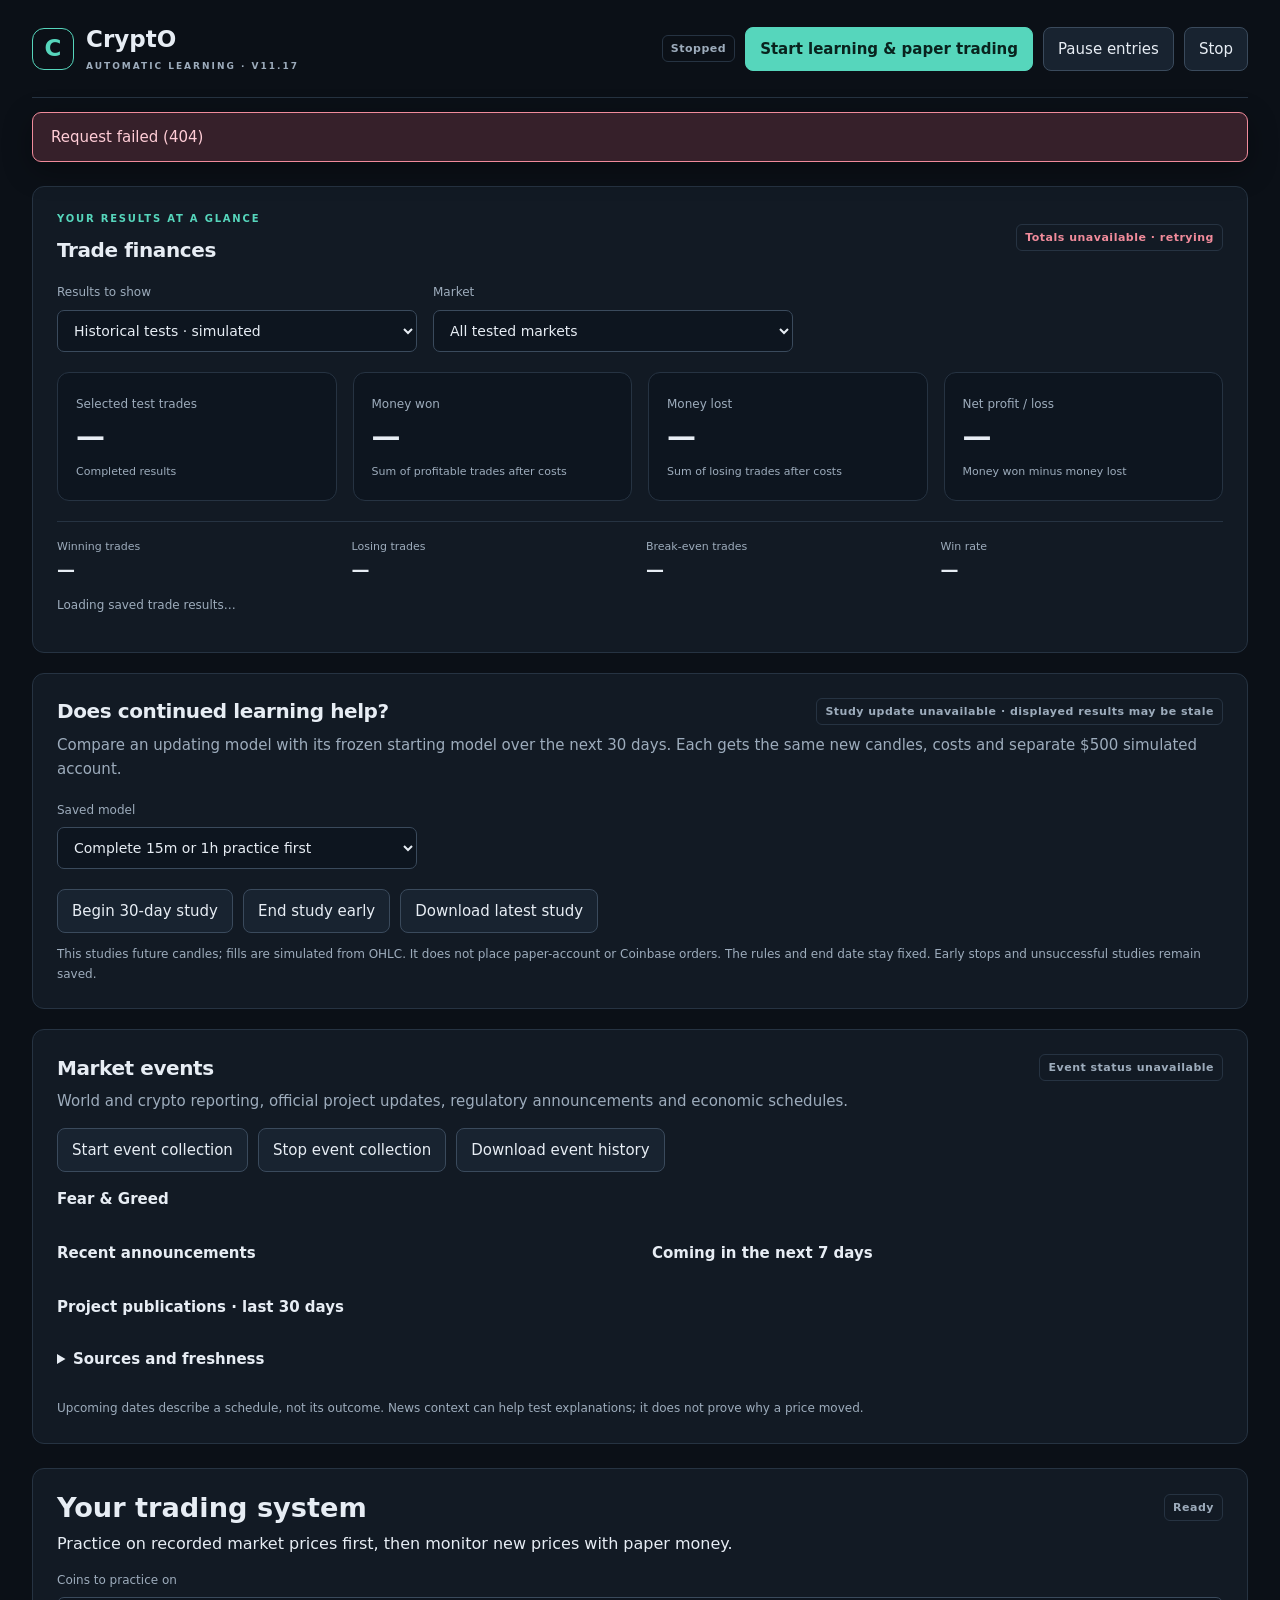
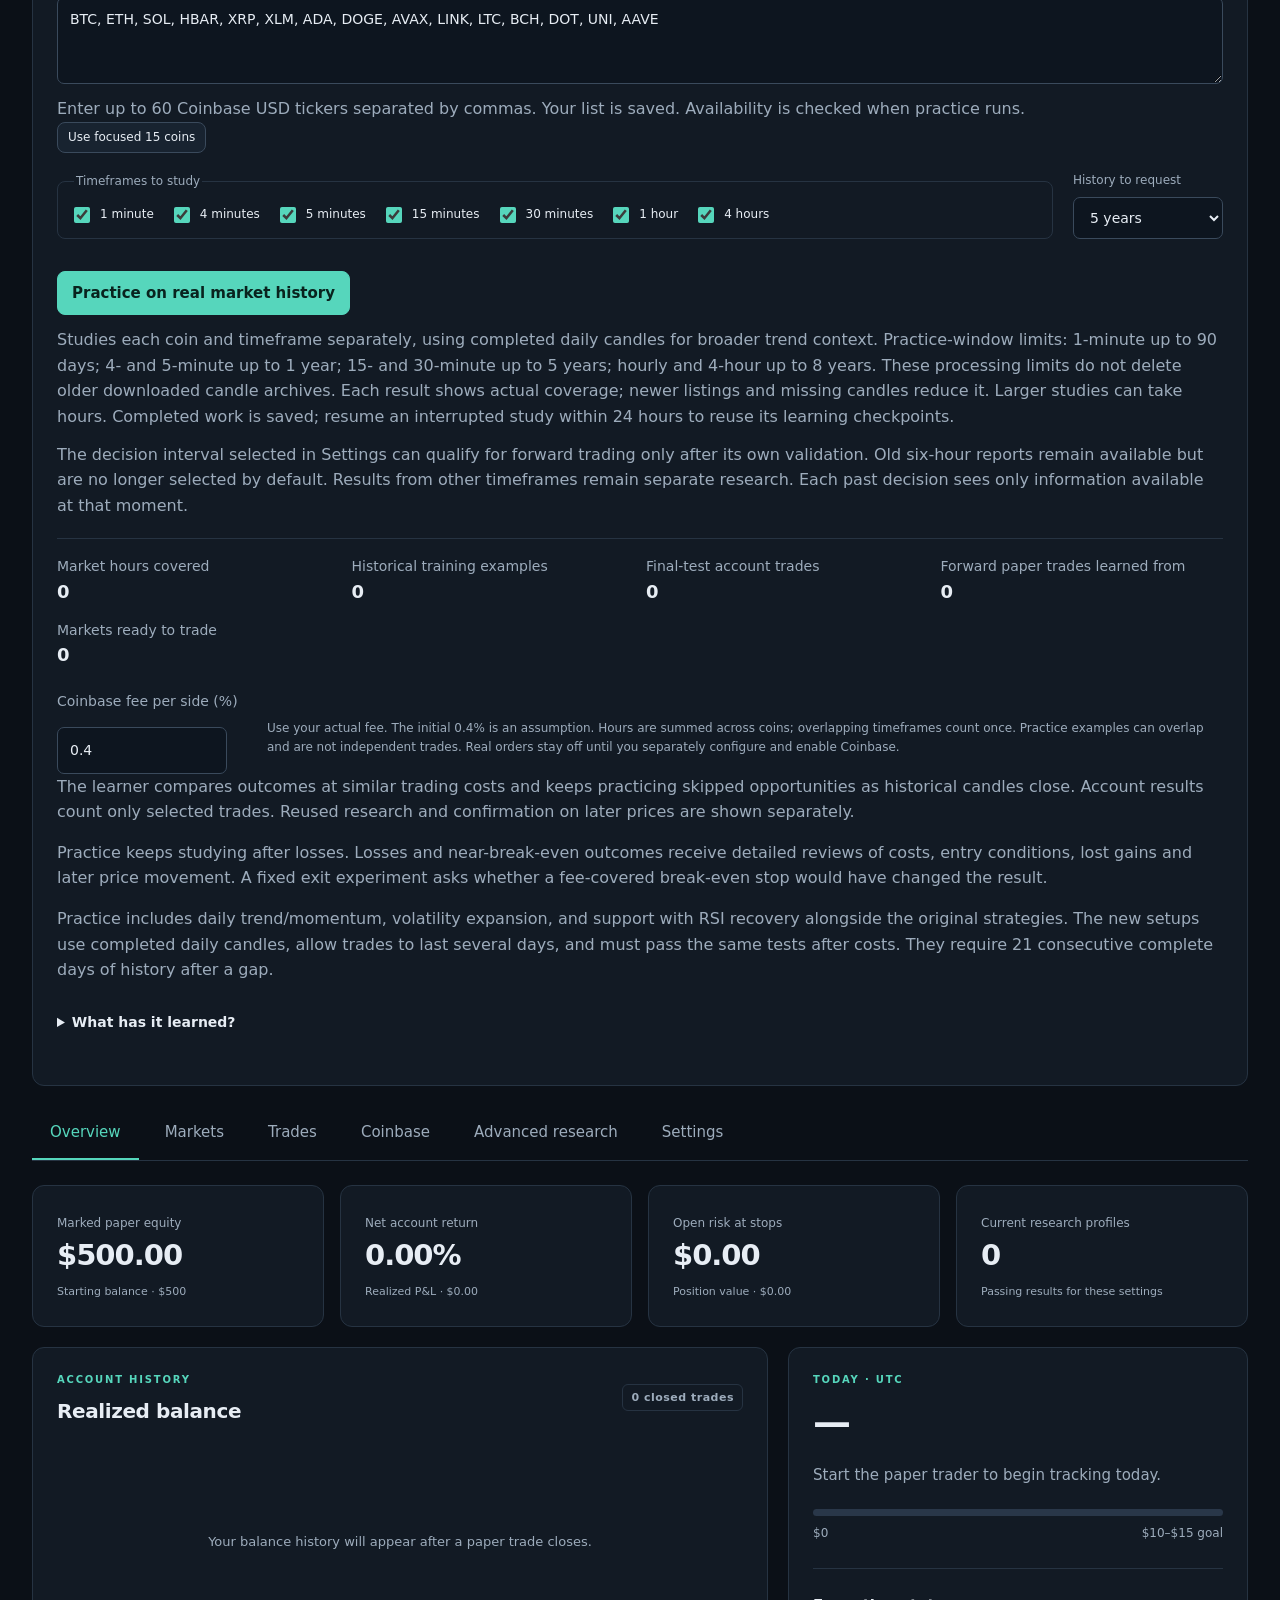
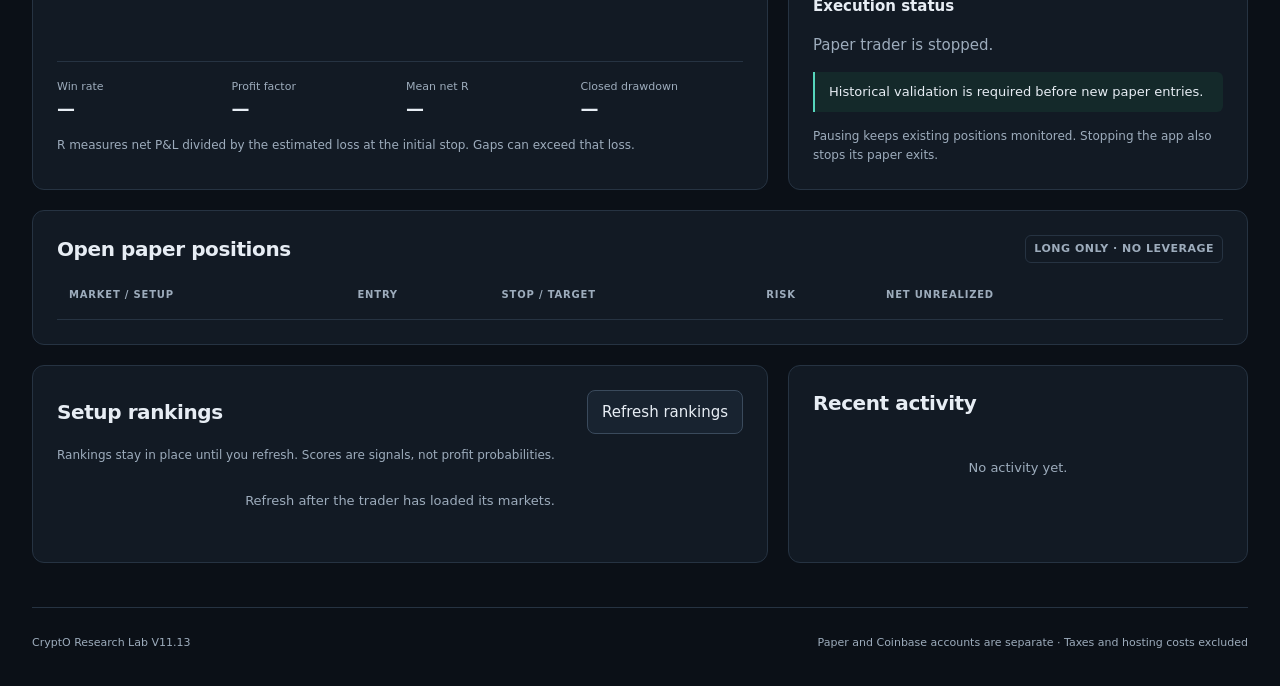
==== commit 922911e6: "Support seven intraday timeframes with complete aggregation and visible coverage" ====
--- a/templates/index.html
+++ b/templates/index.html
@@ -10,7 +10,7 @@
 <body>
 <div class="shell">
 <header>
-  <a class="brand" href="/" aria-label="CryptO home"><span class="brand-icon">C</span><span>CryptO<small>AUTOMATIC LEARNING · V11.16</small></span></a>
+  <a class="brand" href="/" aria-label="CryptO home"><span class="brand-icon">C</span><span>CryptO<small>AUTOMATIC LEARNING · V11.17</small></span></a>
   <div class="top-actions"><span id="runtimeBadge" class="badge">Stopped</span><button id="startBtn" class="primary">Start learning &amp; paper trading</button><button id="pauseBtn">Pause entries</button><button id="stopBtn">Stop</button></div>
 </header>
 <div id="notice" class="notice" role="status" hidden></div>
@@ -57,17 +57,20 @@
 <button id="practiceDefaults" class="small">Use focused 15 coins</button>
 <div class="practice-options">
 <fieldset><legend>Timeframes to study</legend><div class="practice-intervals">
-<label class="check"><input id="practiceInterval5m" type="checkbox">5 minutes</label>
+<label class="check"><input id="practiceInterval1m" type="checkbox" checked>1 minute</label>
+<label class="check"><input id="practiceInterval4m" type="checkbox" checked>4 minutes</label>
+<label class="check"><input id="practiceInterval5m" type="checkbox" checked>5 minutes</label>
 <label class="check"><input id="practiceInterval15m" type="checkbox" checked>15 minutes</label>
+<label class="check"><input id="practiceInterval30m" type="checkbox" checked>30 minutes</label>
 <label class="check"><input id="practiceInterval1h" type="checkbox" checked>1 hour</label>
-<label class="check"><input id="practiceInterval6h" type="checkbox" checked>6 hours</label>
+<label class="check"><input id="practiceInterval4h" type="checkbox" checked>4 hours</label>
 </div></fieldset>
 <label>History to request<select id="practiceHistory"><option value="365">1 year</option><option value="1095">3 years</option><option value="1825" selected>5 years</option><option value="2920">8 years</option></select></label>
 </div>
 <button id="practiceBtn" class="primary">Practice on real market history</button>
-<p class="footnote">Studies each coin and timeframe separately, using completed daily candles for broader trend context. Limits: 5-minute candles up to 1 year, 15-minute up to 5 years, hourly and 6-hour up to 8 years. Each result shows actual coverage; newer listings and missing candles reduce it. Larger studies can take hours. Completed work is saved; resume an interrupted study within 24 hours to reuse its learning checkpoints.</p>
+<p class="footnote">Studies each coin and timeframe separately, using completed daily candles for broader trend context. Practice-window limits: 1-minute up to 90 days; 4- and 5-minute up to 1 year; 15- and 30-minute up to 5 years; hourly and 4-hour up to 8 years. These processing limits do not delete older downloaded candle archives. Each result shows actual coverage; newer listings and missing candles reduce it. Larger studies can take hours. Completed work is saved; resume an interrupted study within 24 hours to reuse its learning checkpoints.</p>
 <p id="learningProgress" class="footnote" role="status"></p>
-<p class="footnote">Six-hour studies are research only. Only the 5-minute, 15-minute or hourly decision interval selected in Settings can qualify for forward trading. Results from other timeframes remain separate research. Each past decision sees only information available at that moment.</p>
+<p class="footnote">The decision interval selected in Settings can qualify for forward trading only after its own validation. Old six-hour reports remain available but are no longer selected by default. Results from other timeframes remain separate research. Each past decision sees only information available at that moment.</p>
 <div class="small-metrics learning-metrics"><div>Market hours covered<strong id="learningHours">0</strong></div><div>Historical training examples<strong id="learningExamples">0</strong></div><div>Final-test account trades<strong id="learningTestTrades">0</strong></div><div>Forward paper trades learned from<strong id="learningTrades">0</strong></div><div>Markets ready to trade<strong id="learningMarkets">0</strong></div></div>
 <div class="learning-settings"><label>Coinbase fee per side (%) <input id="autoFee" type="number" min="0" max="2" step="0.001" value="0.4"></label><p class="footnote">Use your actual fee. The initial 0.4% is an assumption. Hours are summed across coins; overlapping timeframes count once. Practice examples can overlap and are not independent trades. Real orders stay off until you separately configure and enable Coinbase.</p></div>
 <p class="muted">The learner compares outcomes at similar trading costs and keeps practicing skipped opportunities as historical candles close. Account results count only selected trades. Reused research and confirmation on later prices are shown separately.</p>
@@ -97,6 +100,14 @@
 </div>
 </section>
 <section id="research" class="tab-panel" hidden>
+<article class="panel"><p class="eyebrow">VWAP MEAN REVERSION</p><h2>Test the Reddit strategy</h2>
+<p class="muted">Compare four fixed versions on recorded one-minute prices: VWAP re-entry, added volume levels, added delta divergence, then a trend filter. Each version has a separate $500 account and pays trading costs.</p>
+<p class="callout">This is a crypto adaptation. Delta is estimated from candle direction; it does not measure actual buy/sell aggressors. The author's private settings are unavailable. Results cannot enable trades or replace a learned model.</p>
+<form id="vwapForm" class="inline-form"><label class="grow">Coinbase USD markets <input id="vwapSymbols" value="BTC-USD" required></label><label>History <select id="vwapDays"><option value="30">30 days</option><option value="90">90 days</option><option value="180">180 days</option></select></label><label>Fee per side (%) <input id="vwapFee" type="number" min="0" max="2" step="0.001" value="0.4" required></label><button id="vwapRun" class="primary">Backtest VWAP strategy</button><button id="vwapCancel" type="button">Cancel comparison</button></form>
+<p class="footnote">Use your actual Coinbase fee; 0.4% is an assumption. Slippage, position sizing and daily loss limits come from Settings. Downloads may take several minutes. Five-minute and coarser data cannot recreate these signals.</p>
+<details><summary>Exact research assumptions</summary><p>UTC-midnight VWAP; separate closed 1m/5m/30m bands; 120-minute warmup; prior complete day's 48-bin volume profile. Two lows confirmed by two later candles, with at least 10% of the known session delta range between them. Enter after the 30m close, stop below the recent extreme with a 0.1-sigma buffer, exit half at the signal-time VWAP and half at its upper 1-sigma band. Targets stay fixed; stop first in ambiguous candles; four-hour time exit and 30-minute cooldown. The trend variant excludes a 30-minute VWAP fall greater than 0.25 sigma. No Wednesday exclusion or parameter optimization.</p></details>
+<div class="between"><p id="vwapMessage" role="status">No VWAP comparison yet.</p><button id="vwapExport" class="small">Download comparison</button></div>
+<div id="vwapResults"><p class="empty">No results yet.</p></div></article>
 <article class="panel"><p class="eyebrow">TEST THE IDEA BEFORE TRUSTING IT</p><h2>Historical strategy research</h2><p class="muted">Twenty-two fixed candidates across seven strategy families, including daily trend/momentum, volatility expansion, and support with RSI recovery. Selection uses chronological training and validation, then tests frozen choices in later windows and a final holdout. These are research hypotheses; adding strategies does not establish profitability.</p>
 <form id="researchForm" class="inline-form"><label class="grow">Coinbase USD markets <input id="researchSymbols" value="BTC-USD, ETH-USD, SOL-USD" required placeholder="BTC-USD, ETH-USD"></label><label>History <select id="researchDays"><option value="90">90 days</option><option value="180" selected>180 days</option><option value="365">365 days</option></select></label><button id="researchRun" class="primary">Run research</button><button type="button" id="researchCancel">Cancel</button></form>
 <p id="researchCosts" class="callout"></p><p class="footnote">Choose your actual fee in Settings first. At 1-hour resolution, use 180 or 365 days to meet the 3,000-candle minimum. Missing candles cause rejection. Downloads can take several minutes.</p>
@@ -104,7 +115,7 @@
 <div id="researchResults"><p class="empty">No results yet. A valid outcome is that every strategy is rejected.</p></div>
 </section>
 <section id="markets" class="tab-panel" hidden>
-<article class="panel"><h2>Markets & decisions</h2><p class="muted">Fresh quotes and complete candles are required. Each market explains why it is waiting.</p><div class="table-wrap"><table><thead><tr><th>Market</th><th>Price</th><th>Quote age</th><th>Candles<br>5m / 15m / 1h / 4h</th><th>Context</th><th>Latest decision</th></tr></thead><tbody id="marketsTable"></tbody></table></div></article>
+<article class="panel"><h2>Markets & decisions</h2><p class="muted">Fresh quotes and complete candles are required. Each market explains why it is waiting.</p><div class="table-wrap"><table><thead><tr><th>Market</th><th>Price</th><th>Quote age</th><th>Candles<br>1m / 4m / 5m / 15m / 30m / 1h / 4h</th><th>Context</th><th>Latest decision</th></tr></thead><tbody id="marketsTable"></tbody></table></div></article>
 </section>
 <section id="journal" class="tab-panel" hidden>
 <article class="panel"><div class="panel-title"><div><p class="eyebrow">EVERY FILL, EVERY COST</p><h2>Paper trade journal</h2></div><button id="tradeExport">Download all trades</button></div><div class="table-wrap"><table><thead><tr><th>Opened / market</th><th>Strategy</th><th>Status</th><th>Net P&amp;L</th><th>Net R</th><th>Exit reason</th></tr></thead><tbody id="journalTable"></tbody></table></div><p class="footnote">The table shows the latest 100 trades. CSV includes the full journal. No real exchange orders are submitted.</p></article>
@@ -128,7 +139,7 @@
 <section id="settings" class="tab-panel" hidden>
 <article class="panel"><p class="eyebrow">COSTS COME FIRST</p><h2>Research &amp; paper account settings</h2><p class="muted">The default fee is an assumption, not your confirmed exchange tier. Changing the interval, risk size, position cap, fee, or slippage requires matching historical research again.</p><form id="settingsForm">
 <div class="form-grid">
-<label>Decision interval<select name="decision_interval"><option value="5m">5 minutes</option><option value="15m">15 minutes</option><option value="1h">1 hour</option></select></label>
+<label>Decision interval<select name="decision_interval"><option value="1m">1 minute</option><option value="4m">4 minutes</option><option value="5m">5 minutes</option><option value="15m">15 minutes</option><option value="30m">30 minutes</option><option value="1h">1 hour</option><option value="4h">4 hours</option></select></label>
 <label>Fee per side (%)<input name="fee_rate" type="number" min="0" max="2" step="0.001" required></label>
 <label>Slippage per fill (%)<input name="slippage_rate" type="number" min="0" max="1" step="0.001" required></label>
 <label>Risk per trade (%)<input name="risk_per_trade" type="number" min="0.1" max="2" step="0.05" required></label>
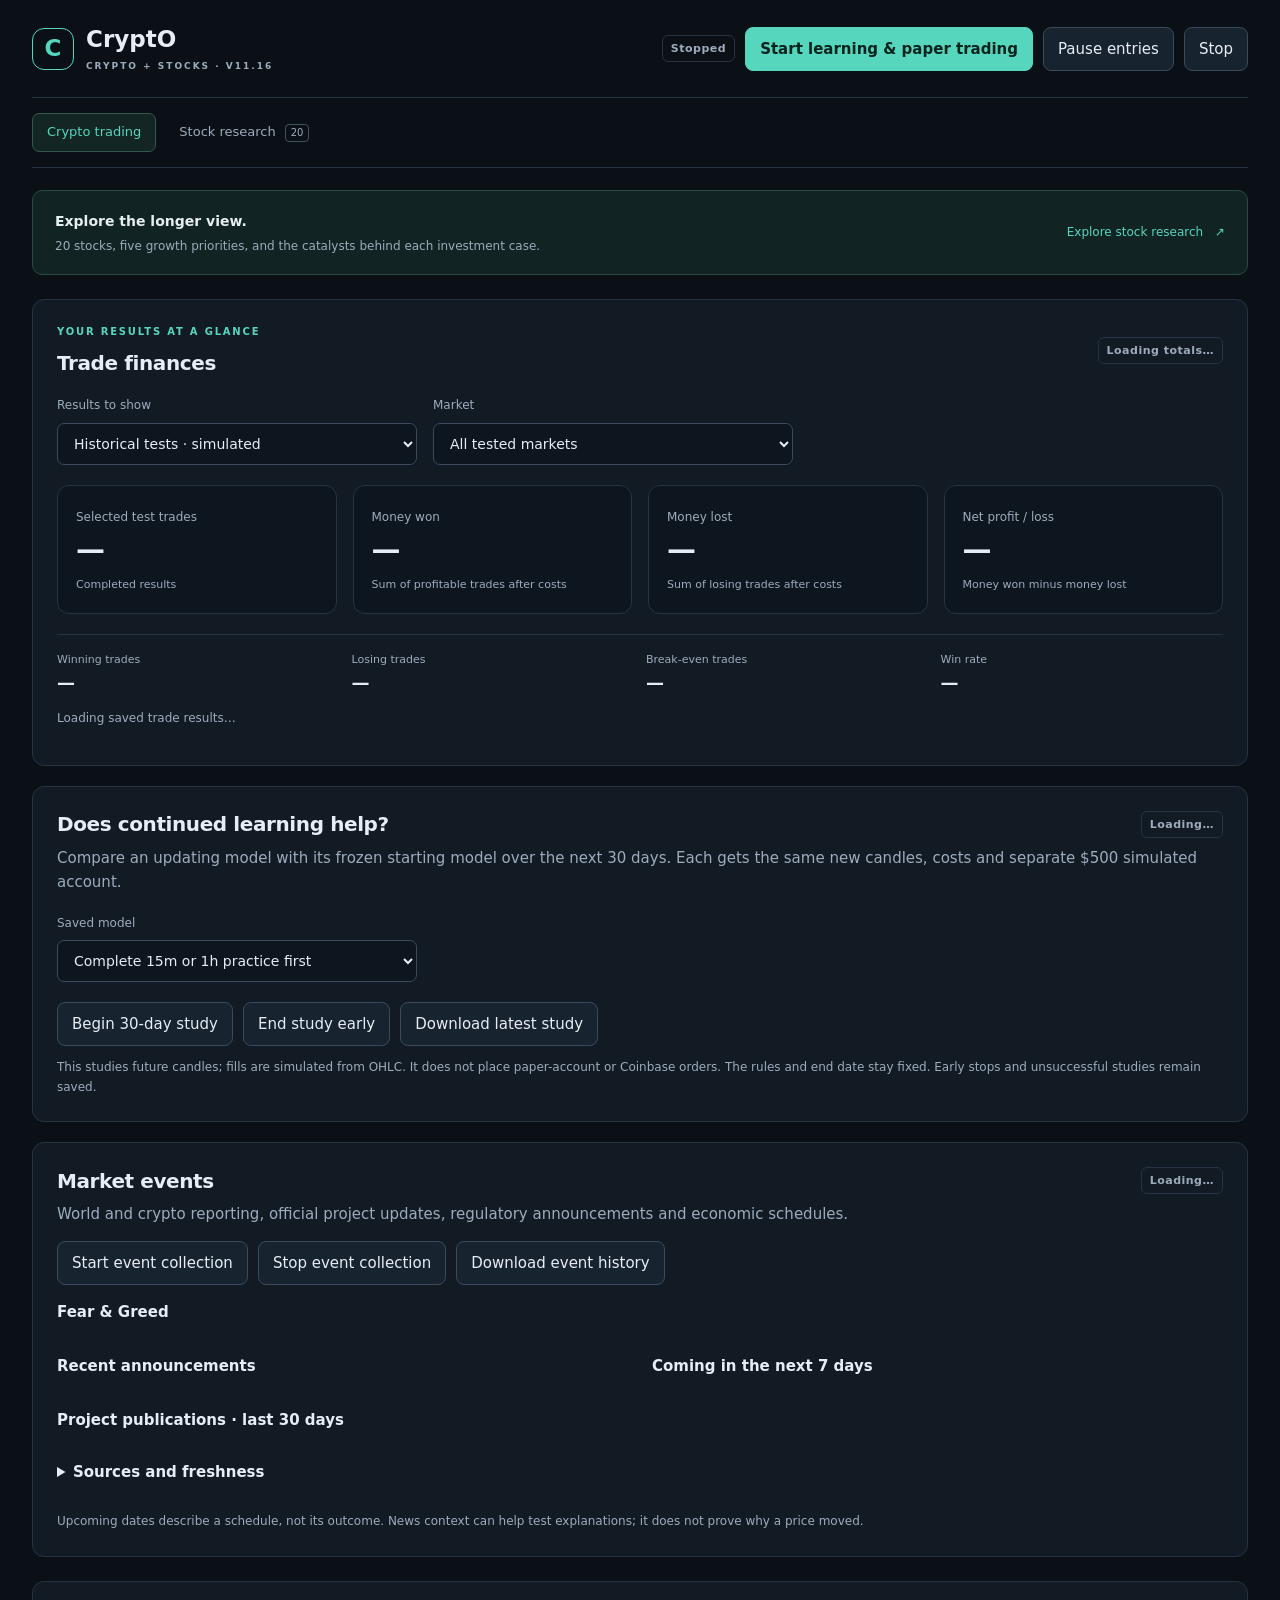
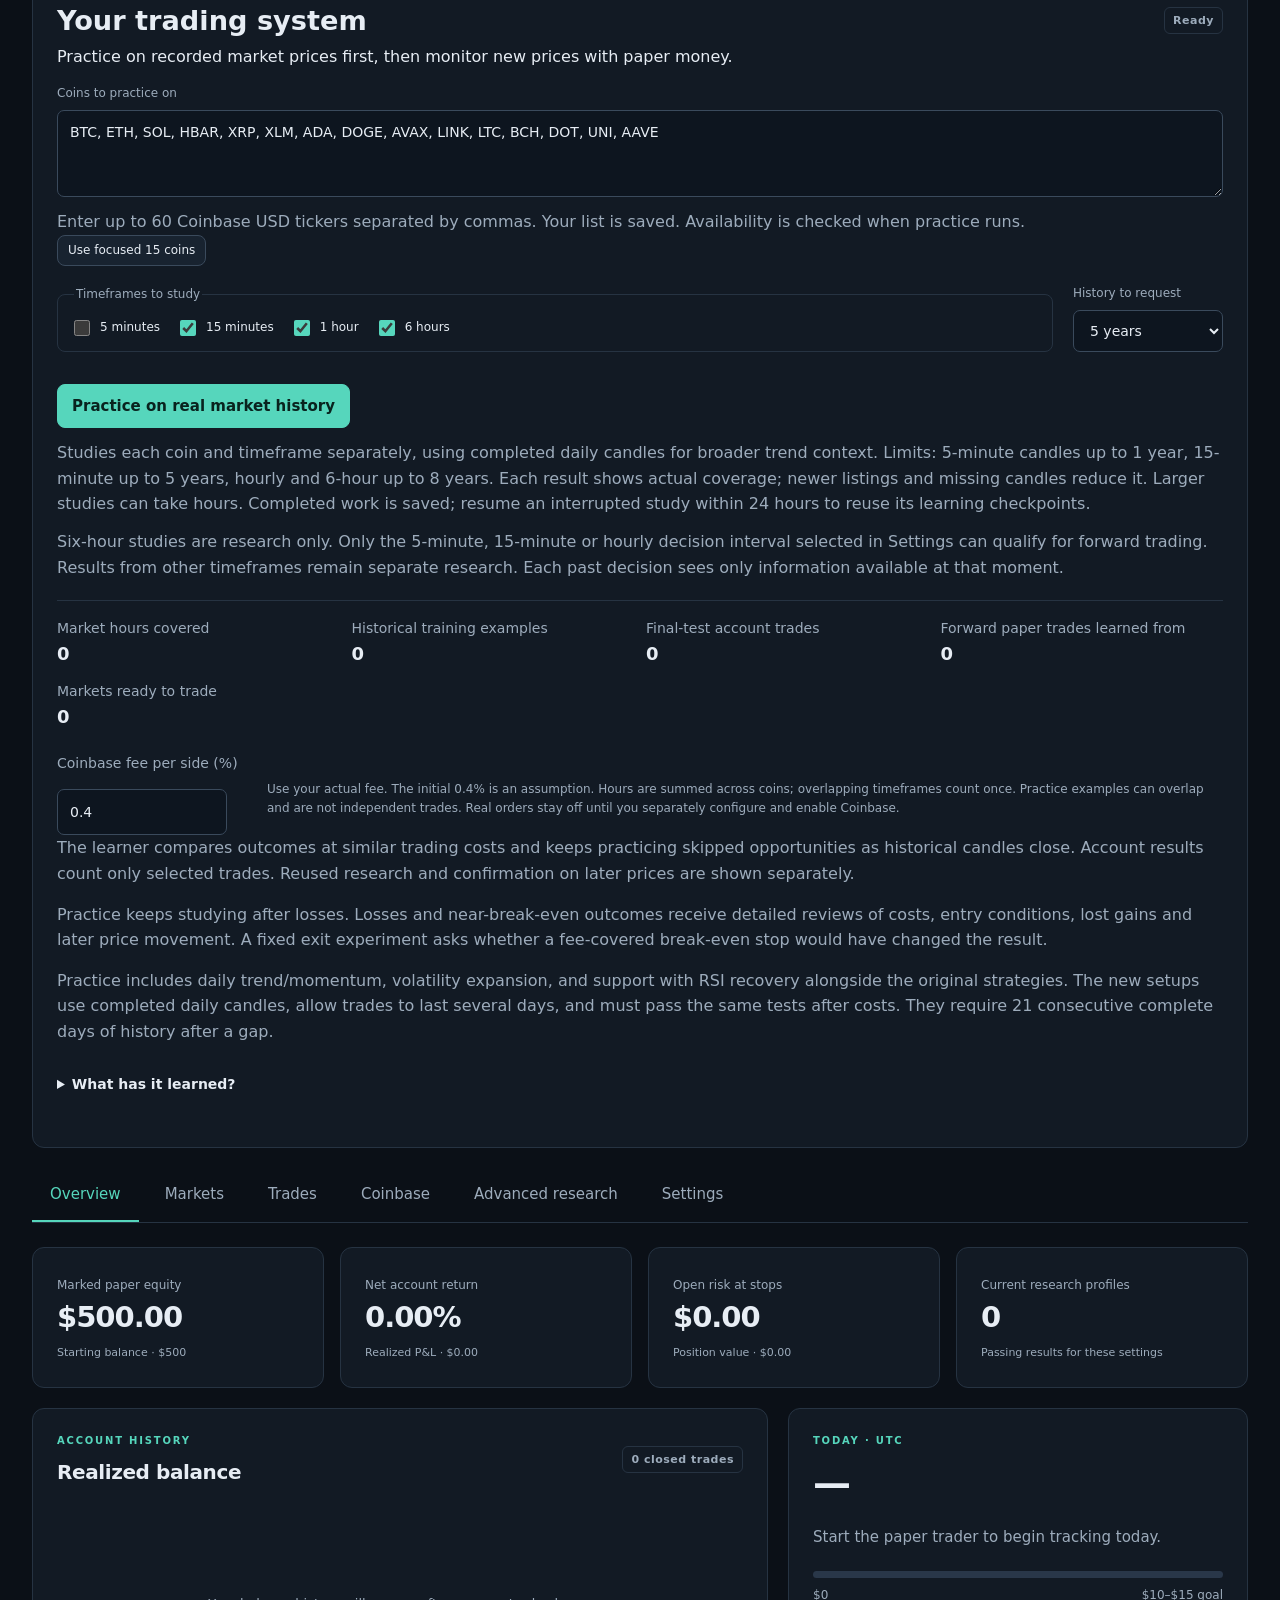
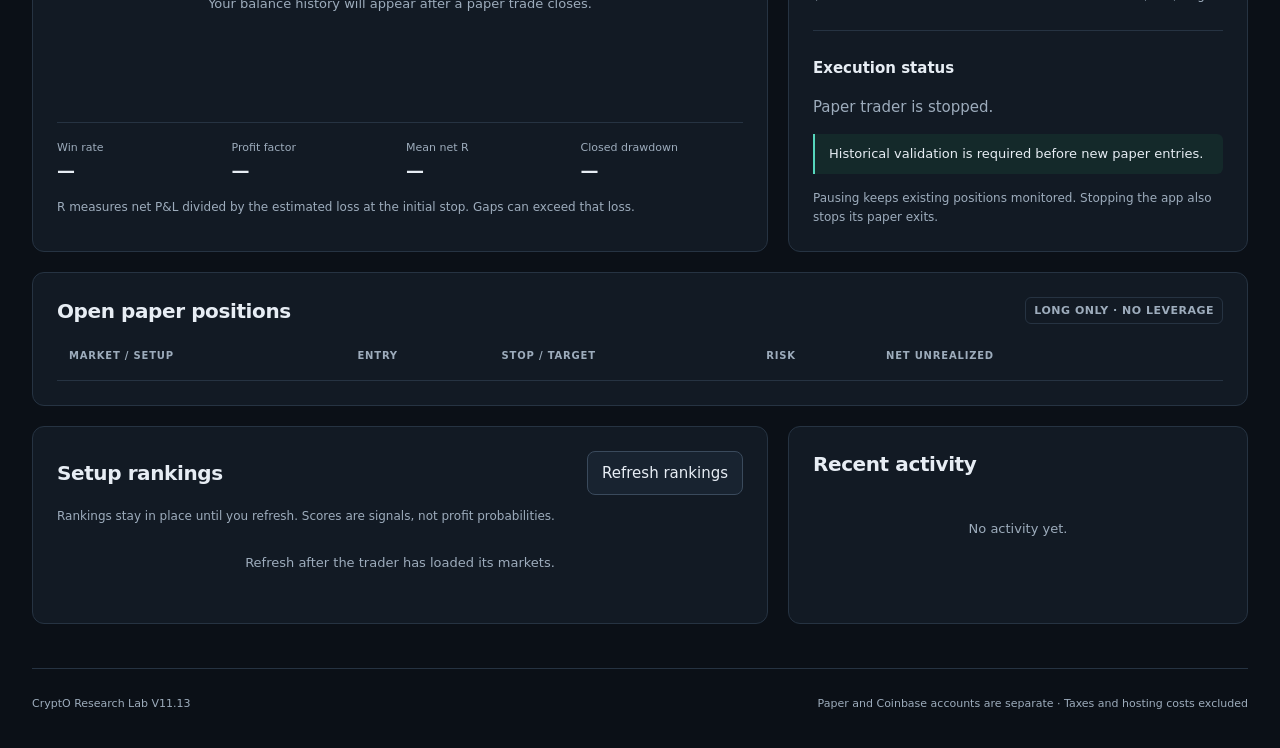
==== commit f773e6dd: "Add stock research hub alongside crypto trading" ====
--- a/templates/index.html
+++ b/templates/index.html
@@ -2,7 +2,7 @@
 <html lang="en">
 <head>
 <meta charset="utf-8"><meta name="viewport" content="width=device-width,initial-scale=1">
-<title>CryptO — Automatic Learning &amp; Coinbase</title>
+<title>CryptO — Crypto + Stocks</title>
 <link rel="stylesheet" href="/static/style.css">
 <script src="/static/app.js" defer></script>
 <script src="/static/coinbase.js" defer></script>
@@ -10,9 +10,11 @@
 <body>
 <div class="shell">
 <header>
-  <a class="brand" href="/" aria-label="CryptO home"><span class="brand-icon">C</span><span>CryptO<small>AUTOMATIC LEARNING · V11.17</small></span></a>
+  <a class="brand" href="/" aria-label="CryptO home"><span class="brand-icon">C</span><span>CryptO<small>CRYPTO + STOCKS · V11.16</small></span></a>
   <div class="top-actions"><span id="runtimeBadge" class="badge">Stopped</span><button id="startBtn" class="primary">Start learning &amp; paper trading</button><button id="pauseBtn">Pause entries</button><button id="stopBtn">Stop</button></div>
 </header>
+<nav class="market-nav" aria-label="Asset sections"><a href="/" aria-current="page">Crypto trading</a><a href="/stocks">Stock research <span>20</span></a></nav>
+<aside class="stock-entry"><div><strong>Explore the longer view.</strong><p>20 stocks, five growth priorities, and the catalysts behind each investment case.</p></div><a href="/stocks">Explore stock research <span aria-hidden="true">↗</span></a></aside>
 <div id="notice" class="notice" role="status" hidden></div>
 <div id="accessPanel" class="panel" hidden><form id="accessForm" class="inline-form"><label>App access token <input id="accessToken" type="password" autocomplete="current-password" required></label><button class="primary">Connect</button></form></div>
 <section class="panel finance-panel" aria-labelledby="financeHeading">
@@ -57,20 +59,17 @@
 <button id="practiceDefaults" class="small">Use focused 15 coins</button>
 <div class="practice-options">
 <fieldset><legend>Timeframes to study</legend><div class="practice-intervals">
-<label class="check"><input id="practiceInterval1m" type="checkbox" checked>1 minute</label>
-<label class="check"><input id="practiceInterval4m" type="checkbox" checked>4 minutes</label>
-<label class="check"><input id="practiceInterval5m" type="checkbox" checked>5 minutes</label>
+<label class="check"><input id="practiceInterval5m" type="checkbox">5 minutes</label>
 <label class="check"><input id="practiceInterval15m" type="checkbox" checked>15 minutes</label>
-<label class="check"><input id="practiceInterval30m" type="checkbox" checked>30 minutes</label>
 <label class="check"><input id="practiceInterval1h" type="checkbox" checked>1 hour</label>
-<label class="check"><input id="practiceInterval4h" type="checkbox" checked>4 hours</label>
+<label class="check"><input id="practiceInterval6h" type="checkbox" checked>6 hours</label>
 </div></fieldset>
 <label>History to request<select id="practiceHistory"><option value="365">1 year</option><option value="1095">3 years</option><option value="1825" selected>5 years</option><option value="2920">8 years</option></select></label>
 </div>
 <button id="practiceBtn" class="primary">Practice on real market history</button>
-<p class="footnote">Studies each coin and timeframe separately, using completed daily candles for broader trend context. Practice-window limits: 1-minute up to 90 days; 4- and 5-minute up to 1 year; 15- and 30-minute up to 5 years; hourly and 4-hour up to 8 years. These processing limits do not delete older downloaded candle archives. Each result shows actual coverage; newer listings and missing candles reduce it. Larger studies can take hours. Completed work is saved; resume an interrupted study within 24 hours to reuse its learning checkpoints.</p>
+<p class="footnote">Studies each coin and timeframe separately, using completed daily candles for broader trend context. Limits: 5-minute candles up to 1 year, 15-minute up to 5 years, hourly and 6-hour up to 8 years. Each result shows actual coverage; newer listings and missing candles reduce it. Larger studies can take hours. Completed work is saved; resume an interrupted study within 24 hours to reuse its learning checkpoints.</p>
 <p id="learningProgress" class="footnote" role="status"></p>
-<p class="footnote">The decision interval selected in Settings can qualify for forward trading only after its own validation. Old six-hour reports remain available but are no longer selected by default. Results from other timeframes remain separate research. Each past decision sees only information available at that moment.</p>
+<p class="footnote">Six-hour studies are research only. Only the 5-minute, 15-minute or hourly decision interval selected in Settings can qualify for forward trading. Results from other timeframes remain separate research. Each past decision sees only information available at that moment.</p>
 <div class="small-metrics learning-metrics"><div>Market hours covered<strong id="learningHours">0</strong></div><div>Historical training examples<strong id="learningExamples">0</strong></div><div>Final-test account trades<strong id="learningTestTrades">0</strong></div><div>Forward paper trades learned from<strong id="learningTrades">0</strong></div><div>Markets ready to trade<strong id="learningMarkets">0</strong></div></div>
 <div class="learning-settings"><label>Coinbase fee per side (%) <input id="autoFee" type="number" min="0" max="2" step="0.001" value="0.4"></label><p class="footnote">Use your actual fee. The initial 0.4% is an assumption. Hours are summed across coins; overlapping timeframes count once. Practice examples can overlap and are not independent trades. Real orders stay off until you separately configure and enable Coinbase.</p></div>
 <p class="muted">The learner compares outcomes at similar trading costs and keeps practicing skipped opportunities as historical candles close. Account results count only selected trades. Reused research and confirmation on later prices are shown separately.</p>
@@ -115,7 +114,7 @@
 <div id="researchResults"><p class="empty">No results yet. A valid outcome is that every strategy is rejected.</p></div>
 </section>
 <section id="markets" class="tab-panel" hidden>
-<article class="panel"><h2>Markets & decisions</h2><p class="muted">Fresh quotes and complete candles are required. Each market explains why it is waiting.</p><div class="table-wrap"><table><thead><tr><th>Market</th><th>Price</th><th>Quote age</th><th>Candles<br>1m / 4m / 5m / 15m / 30m / 1h / 4h</th><th>Context</th><th>Latest decision</th></tr></thead><tbody id="marketsTable"></tbody></table></div></article>
+<article class="panel"><h2>Markets & decisions</h2><p class="muted">Fresh quotes and complete candles are required. Each market explains why it is waiting.</p><div class="table-wrap"><table><thead><tr><th>Market</th><th>Price</th><th>Quote age</th><th>Candles<br>5m / 15m / 1h / 4h</th><th>Context</th><th>Latest decision</th></tr></thead><tbody id="marketsTable"></tbody></table></div></article>
 </section>
 <section id="journal" class="tab-panel" hidden>
 <article class="panel"><div class="panel-title"><div><p class="eyebrow">EVERY FILL, EVERY COST</p><h2>Paper trade journal</h2></div><button id="tradeExport">Download all trades</button></div><div class="table-wrap"><table><thead><tr><th>Opened / market</th><th>Strategy</th><th>Status</th><th>Net P&amp;L</th><th>Net R</th><th>Exit reason</th></tr></thead><tbody id="journalTable"></tbody></table></div><p class="footnote">The table shows the latest 100 trades. CSV includes the full journal. No real exchange orders are submitted.</p></article>
@@ -139,7 +138,7 @@
 <section id="settings" class="tab-panel" hidden>
 <article class="panel"><p class="eyebrow">COSTS COME FIRST</p><h2>Research &amp; paper account settings</h2><p class="muted">The default fee is an assumption, not your confirmed exchange tier. Changing the interval, risk size, position cap, fee, or slippage requires matching historical research again.</p><form id="settingsForm">
 <div class="form-grid">
-<label>Decision interval<select name="decision_interval"><option value="1m">1 minute</option><option value="4m">4 minutes</option><option value="5m">5 minutes</option><option value="15m">15 minutes</option><option value="30m">30 minutes</option><option value="1h">1 hour</option><option value="4h">4 hours</option></select></label>
+<label>Decision interval<select name="decision_interval"><option value="5m">5 minutes</option><option value="15m">15 minutes</option><option value="1h">1 hour</option></select></label>
 <label>Fee per side (%)<input name="fee_rate" type="number" min="0" max="2" step="0.001" required></label>
 <label>Slippage per fill (%)<input name="slippage_rate" type="number" min="0" max="1" step="0.001" required></label>
 <label>Risk per trade (%)<input name="risk_per_trade" type="number" min="0.1" max="2" step="0.05" required></label>
--- a/static/style.css
+++ b/static/style.css
@@ -11,3 +11,6 @@
 .practice-options{display:flex;flex-wrap:wrap;gap:20px;align-items:end;margin:18px 0}.practice-options fieldset{border:1px solid var(--border);border-radius:8px;margin:0;padding:8px 16px;flex:1;min-width:230px}.practice-options legend{font-size:12px;color:var(--muted)}.practice-intervals{display:flex;flex-wrap:wrap;gap:12px 20px}.practice-intervals .check{margin:6px 0}.practice-options>label{min-width:150px}@media(max-width:580px){.practice-options>label{width:100%}}
 
 .event-columns{display:grid;grid-template-columns:repeat(2,minmax(0,1fr));gap:24px}.event-columns .activity-row{overflow-wrap:anywhere}@media(max-width:700px){.event-columns{grid-template-columns:1fr}}
+
+/* Shared navigation for the existing crypto desk and equity research. */
+.market-nav{display:flex;align-items:center;gap:8px;padding:15px 0;border-bottom:1px solid var(--border)}.market-nav a{display:flex;align-items:center;gap:9px;color:var(--muted);text-decoration:none;font-size:13px;padding:8px 14px;border:1px solid transparent;border-radius:7px}.market-nav a:hover{background:#17232e;color:var(--text)}.market-nav a[aria-current=page]{color:var(--accent);border-color:#34584f;background:#142623}.market-nav a:focus-visible,.stock-entry a:focus-visible{outline:2px solid var(--accent);outline-offset:3px}.market-nav a span{font-size:10px;border:1px solid #3d5359;border-radius:4px;padding:0 5px}.stock-entry{display:flex;align-items:center;justify-content:space-between;gap:20px;padding:18px 22px;margin:22px 0;background:#112323;border:1px solid #294a43;border-radius:10px}.stock-entry strong{font-size:14px;font-weight:600}.stock-entry p{font-size:12px;color:var(--muted);margin:4px 0 0}.stock-entry a{color:var(--accent);font-size:12px;text-decoration:none;white-space:nowrap}.stock-entry a span{margin-left:8px}@media(max-width:580px){.market-nav a{font-size:12px;padding:8px 10px}.stock-entry{align-items:flex-start;flex-direction:column;gap:12px;padding:17px}}
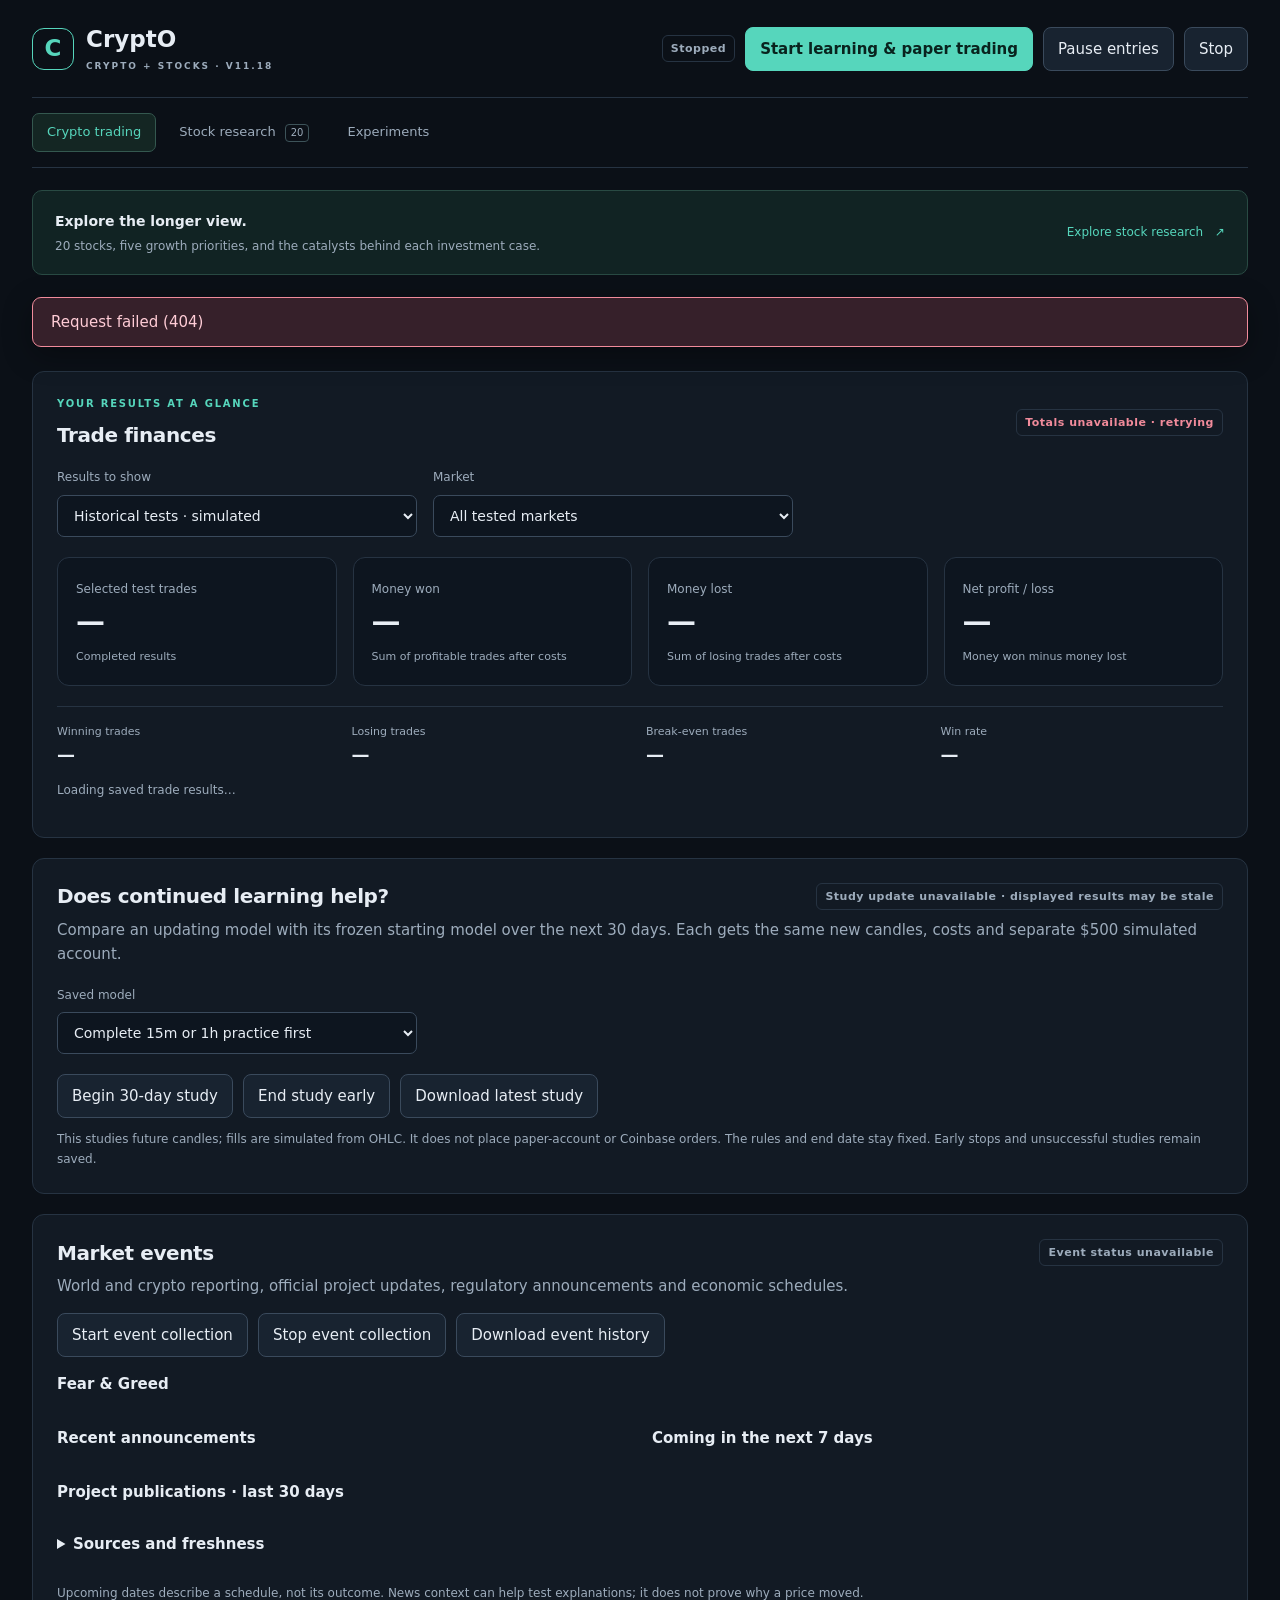
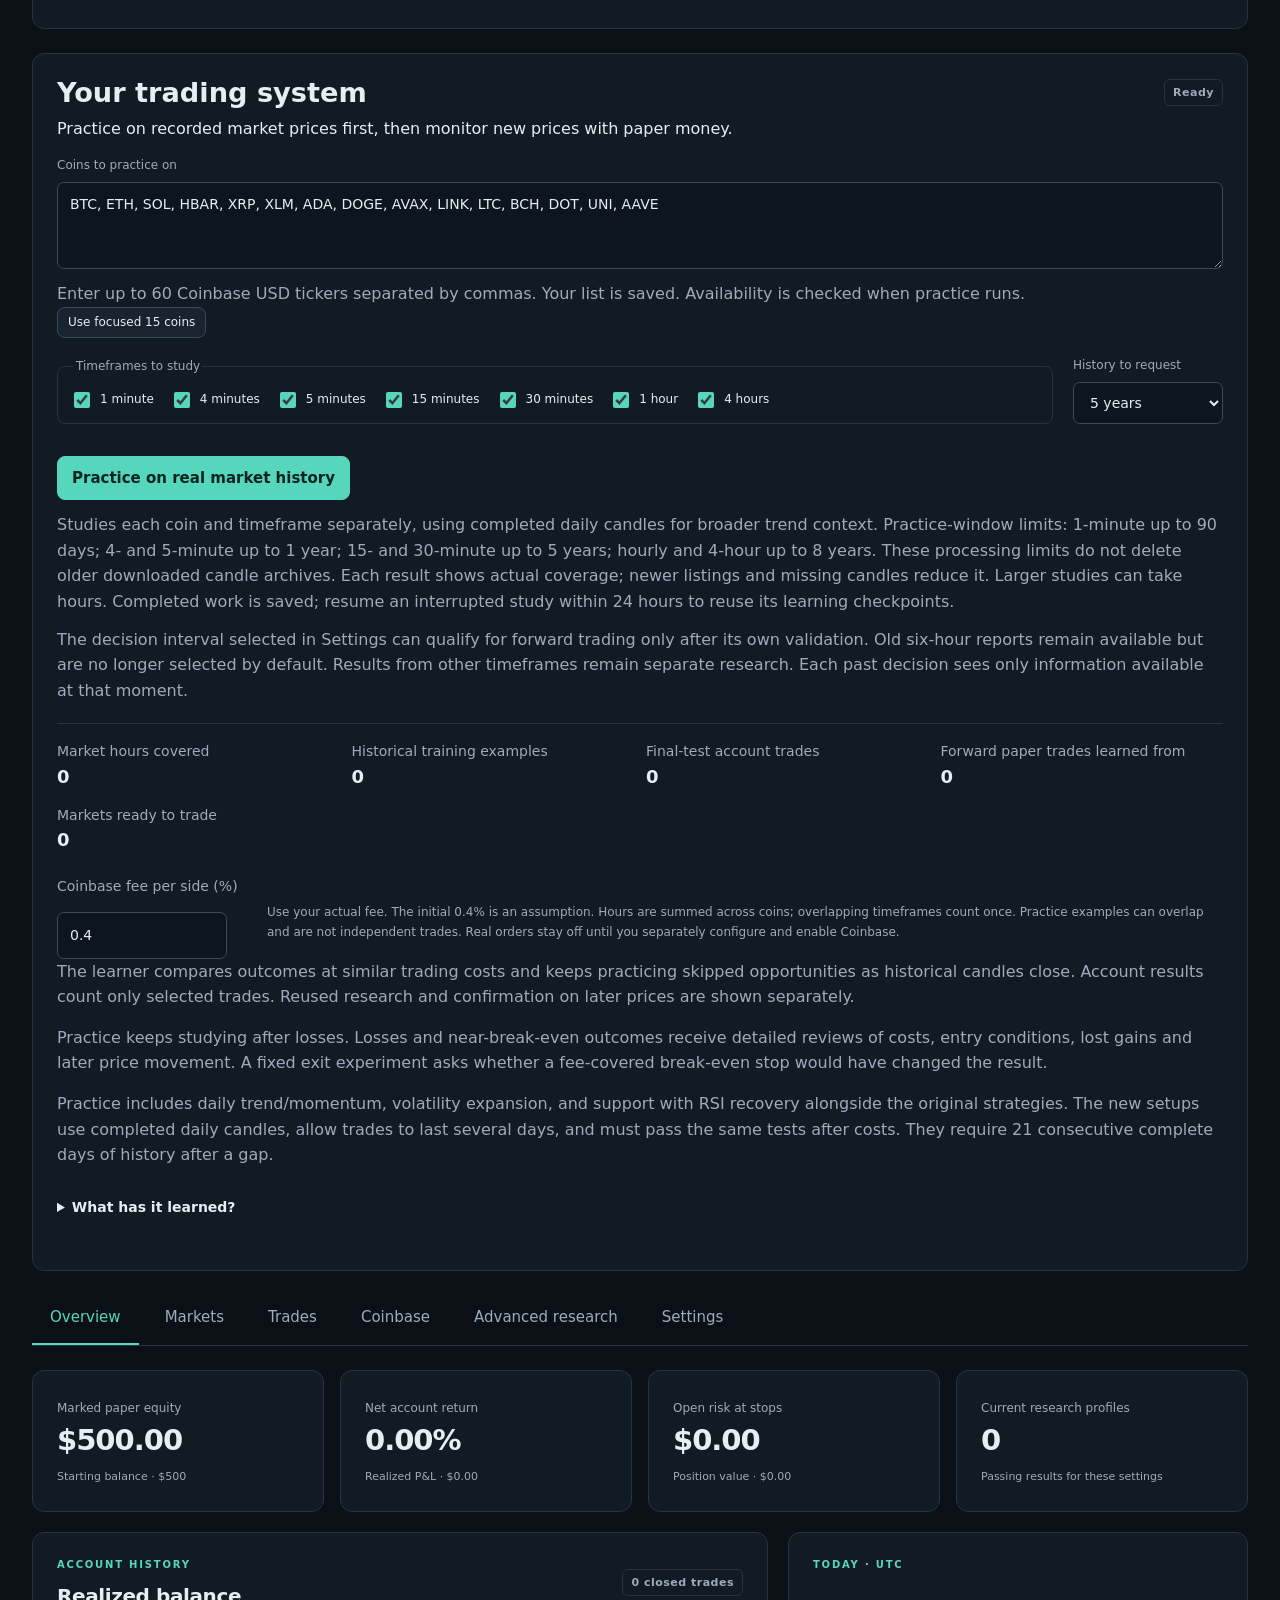
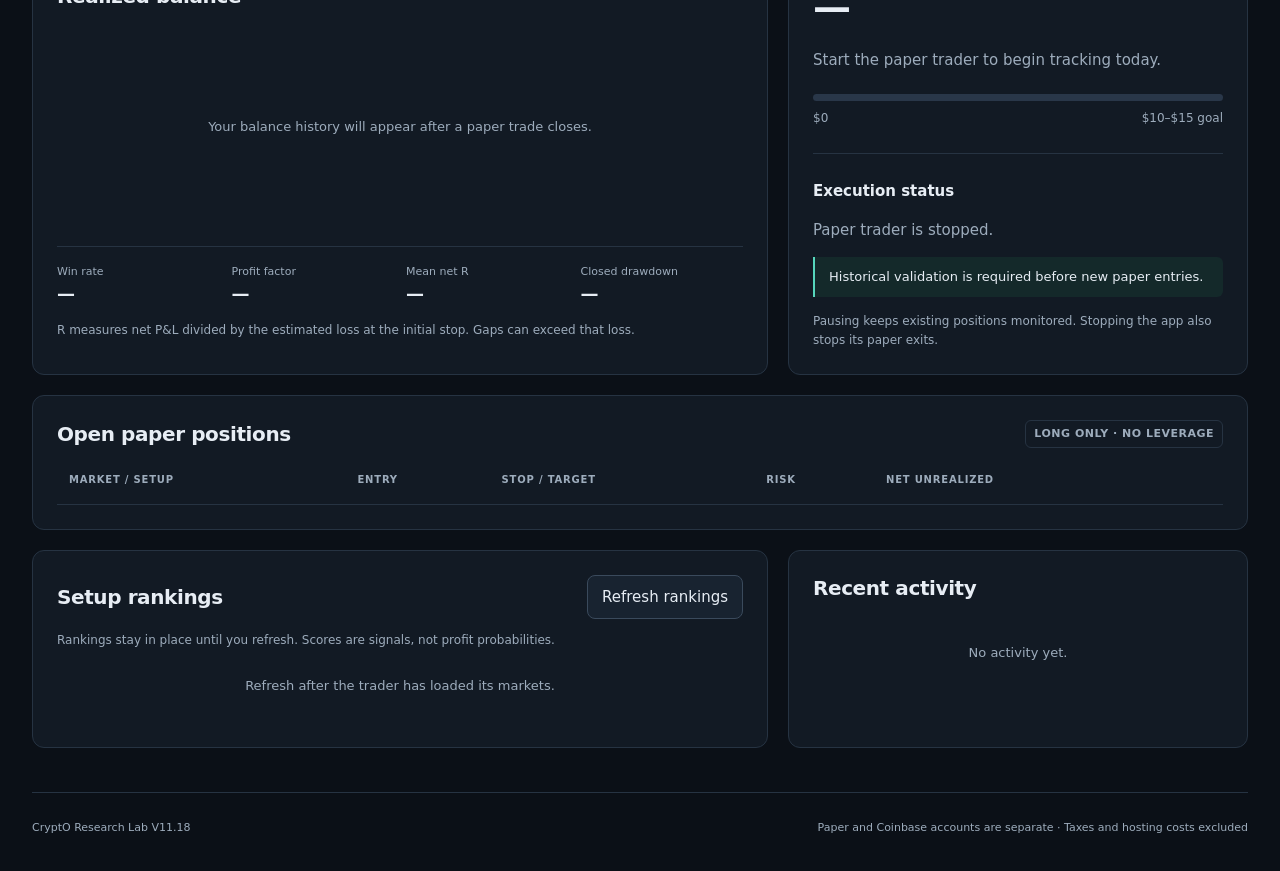
==== commit d39aafd9: "Integrate seven timeframes and add controlled research experiments (V11.18) Preserve stock research " ====
--- a/templates/index.html
+++ b/templates/index.html
@@ -10,10 +10,10 @@
 <body>
 <div class="shell">
 <header>
-  <a class="brand" href="/" aria-label="CryptO home"><span class="brand-icon">C</span><span>CryptO<small>CRYPTO + STOCKS · V11.16</small></span></a>
+  <a class="brand" href="/" aria-label="CryptO home"><span class="brand-icon">C</span><span>CryptO<small>CRYPTO + STOCKS · V11.18</small></span></a>
   <div class="top-actions"><span id="runtimeBadge" class="badge">Stopped</span><button id="startBtn" class="primary">Start learning &amp; paper trading</button><button id="pauseBtn">Pause entries</button><button id="stopBtn">Stop</button></div>
 </header>
-<nav class="market-nav" aria-label="Asset sections"><a href="/" aria-current="page">Crypto trading</a><a href="/stocks">Stock research <span>20</span></a></nav>
+<nav class="market-nav" aria-label="Asset sections"><a href="/" aria-current="page">Crypto trading</a><a href="/stocks">Stock research <span>20</span></a><a href="/experiments">Experiments</a></nav>
 <aside class="stock-entry"><div><strong>Explore the longer view.</strong><p>20 stocks, five growth priorities, and the catalysts behind each investment case.</p></div><a href="/stocks">Explore stock research <span aria-hidden="true">↗</span></a></aside>
 <div id="notice" class="notice" role="status" hidden></div>
 <div id="accessPanel" class="panel" hidden><form id="accessForm" class="inline-form"><label>App access token <input id="accessToken" type="password" autocomplete="current-password" required></label><button class="primary">Connect</button></form></div>
@@ -59,17 +59,20 @@
 <button id="practiceDefaults" class="small">Use focused 15 coins</button>
 <div class="practice-options">
 <fieldset><legend>Timeframes to study</legend><div class="practice-intervals">
-<label class="check"><input id="practiceInterval5m" type="checkbox">5 minutes</label>
+<label class="check"><input id="practiceInterval1m" type="checkbox" checked>1 minute</label>
+<label class="check"><input id="practiceInterval4m" type="checkbox" checked>4 minutes</label>
+<label class="check"><input id="practiceInterval5m" type="checkbox" checked>5 minutes</label>
 <label class="check"><input id="practiceInterval15m" type="checkbox" checked>15 minutes</label>
+<label class="check"><input id="practiceInterval30m" type="checkbox" checked>30 minutes</label>
 <label class="check"><input id="practiceInterval1h" type="checkbox" checked>1 hour</label>
-<label class="check"><input id="practiceInterval6h" type="checkbox" checked>6 hours</label>
+<label class="check"><input id="practiceInterval4h" type="checkbox" checked>4 hours</label>
 </div></fieldset>
 <label>History to request<select id="practiceHistory"><option value="365">1 year</option><option value="1095">3 years</option><option value="1825" selected>5 years</option><option value="2920">8 years</option></select></label>
 </div>
 <button id="practiceBtn" class="primary">Practice on real market history</button>
-<p class="footnote">Studies each coin and timeframe separately, using completed daily candles for broader trend context. Limits: 5-minute candles up to 1 year, 15-minute up to 5 years, hourly and 6-hour up to 8 years. Each result shows actual coverage; newer listings and missing candles reduce it. Larger studies can take hours. Completed work is saved; resume an interrupted study within 24 hours to reuse its learning checkpoints.</p>
+<p class="footnote">Studies each coin and timeframe separately, using completed daily candles for broader trend context. Practice-window limits: 1-minute up to 90 days; 4- and 5-minute up to 1 year; 15- and 30-minute up to 5 years; hourly and 4-hour up to 8 years. These processing limits do not delete older downloaded candle archives. Each result shows actual coverage; newer listings and missing candles reduce it. Larger studies can take hours. Completed work is saved; resume an interrupted study within 24 hours to reuse its learning checkpoints.</p>
 <p id="learningProgress" class="footnote" role="status"></p>
-<p class="footnote">Six-hour studies are research only. Only the 5-minute, 15-minute or hourly decision interval selected in Settings can qualify for forward trading. Results from other timeframes remain separate research. Each past decision sees only information available at that moment.</p>
+<p class="footnote">The decision interval selected in Settings can qualify for forward trading only after its own validation. Old six-hour reports remain available but are no longer selected by default. Results from other timeframes remain separate research. Each past decision sees only information available at that moment.</p>
 <div class="small-metrics learning-metrics"><div>Market hours covered<strong id="learningHours">0</strong></div><div>Historical training examples<strong id="learningExamples">0</strong></div><div>Final-test account trades<strong id="learningTestTrades">0</strong></div><div>Forward paper trades learned from<strong id="learningTrades">0</strong></div><div>Markets ready to trade<strong id="learningMarkets">0</strong></div></div>
 <div class="learning-settings"><label>Coinbase fee per side (%) <input id="autoFee" type="number" min="0" max="2" step="0.001" value="0.4"></label><p class="footnote">Use your actual fee. The initial 0.4% is an assumption. Hours are summed across coins; overlapping timeframes count once. Practice examples can overlap and are not independent trades. Real orders stay off until you separately configure and enable Coinbase.</p></div>
 <p class="muted">The learner compares outcomes at similar trading costs and keeps practicing skipped opportunities as historical candles close. Account results count only selected trades. Reused research and confirmation on later prices are shown separately.</p>
@@ -114,7 +117,7 @@
 <div id="researchResults"><p class="empty">No results yet. A valid outcome is that every strategy is rejected.</p></div>
 </section>
 <section id="markets" class="tab-panel" hidden>
-<article class="panel"><h2>Markets & decisions</h2><p class="muted">Fresh quotes and complete candles are required. Each market explains why it is waiting.</p><div class="table-wrap"><table><thead><tr><th>Market</th><th>Price</th><th>Quote age</th><th>Candles<br>5m / 15m / 1h / 4h</th><th>Context</th><th>Latest decision</th></tr></thead><tbody id="marketsTable"></tbody></table></div></article>
+<article class="panel"><h2>Markets & decisions</h2><p class="muted">Fresh quotes and complete candles are required. Each market explains why it is waiting.</p><div class="table-wrap"><table><thead><tr><th>Market</th><th>Price</th><th>Quote age</th><th>Candles<br>1m / 4m / 5m / 15m / 30m / 1h / 4h</th><th>Context</th><th>Latest decision</th></tr></thead><tbody id="marketsTable"></tbody></table></div></article>
 </section>
 <section id="journal" class="tab-panel" hidden>
 <article class="panel"><div class="panel-title"><div><p class="eyebrow">EVERY FILL, EVERY COST</p><h2>Paper trade journal</h2></div><button id="tradeExport">Download all trades</button></div><div class="table-wrap"><table><thead><tr><th>Opened / market</th><th>Strategy</th><th>Status</th><th>Net P&amp;L</th><th>Net R</th><th>Exit reason</th></tr></thead><tbody id="journalTable"></tbody></table></div><p class="footnote">The table shows the latest 100 trades. CSV includes the full journal. No real exchange orders are submitted.</p></article>
@@ -138,11 +141,12 @@
 <section id="settings" class="tab-panel" hidden>
 <article class="panel"><p class="eyebrow">COSTS COME FIRST</p><h2>Research &amp; paper account settings</h2><p class="muted">The default fee is an assumption, not your confirmed exchange tier. Changing the interval, risk size, position cap, fee, or slippage requires matching historical research again.</p><form id="settingsForm">
 <div class="form-grid">
-<label>Decision interval<select name="decision_interval"><option value="5m">5 minutes</option><option value="15m">15 minutes</option><option value="1h">1 hour</option></select></label>
+<label>Decision interval<select name="decision_interval"><option value="1m">1 minute</option><option value="4m">4 minutes</option><option value="5m">5 minutes</option><option value="15m">15 minutes</option><option value="30m">30 minutes</option><option value="1h">1 hour</option><option value="4h">4 hours</option></select></label>
 <label>Fee per side (%)<input name="fee_rate" type="number" min="0" max="2" step="0.001" required></label>
 <label>Slippage per fill (%)<input name="slippage_rate" type="number" min="0" max="1" step="0.001" required></label>
 <label>Risk per trade (%)<input name="risk_per_trade" type="number" min="0.1" max="2" step="0.05" required></label>
 <label>Total open risk (%)<input name="max_total_risk" type="number" min="0.5" max="8" step="0.1" required></label>
+<label>Related-market paper risk (%)<input name="max_related_risk" type="number" min="0.5" max="8" step="0.1" required></label>
 <label>Daily entry loss limit (%)<input name="daily_loss_limit" type="number" min="0.5" max="10" step="0.1" required></label>
 <label>Maximum open positions<input name="max_positions" type="number" min="1" max="10" step="1" required></label>
 <label>Markets from the focused 15 (stop first)<input name="universe_size" type="number" min="1" max="15" step="1" required></label>
@@ -156,7 +160,7 @@
 <article class="panel"><h2>Account history</h2><p class="muted">Download a database backup to preserve settings, trades, research, and learned observations.</p><button id="backupBtn">Download database backup</button><hr><h3>Reset the paper account</h3><p class="muted">Close all paper positions before resetting. Reset returns the account to $500 and clears its journal; a database backup is created first.</p><label class="check"><input id="keepMemory" type="checkbox" checked> Keep learned observations and research</label><button id="resetBtn" class="danger">Reset paper account</button></article>
 </section>
 </main>
-<footer>CryptO Research Lab V11.13 <span>Paper and Coinbase accounts are separate · Taxes and hosting costs excluded</span></footer>
+<footer>CryptO Research Lab V11.18 <span>Paper and Coinbase accounts are separate · Taxes and hosting costs excluded</span></footer>
 </div>
 </body>
 </html>
--- a/static/style.css
+++ b/static/style.css
@@ -14,3 +14,5 @@
 
 /* Shared navigation for the existing crypto desk and equity research. */
 .market-nav{display:flex;align-items:center;gap:8px;padding:15px 0;border-bottom:1px solid var(--border)}.market-nav a{display:flex;align-items:center;gap:9px;color:var(--muted);text-decoration:none;font-size:13px;padding:8px 14px;border:1px solid transparent;border-radius:7px}.market-nav a:hover{background:#17232e;color:var(--text)}.market-nav a[aria-current=page]{color:var(--accent);border-color:#34584f;background:#142623}.market-nav a:focus-visible,.stock-entry a:focus-visible{outline:2px solid var(--accent);outline-offset:3px}.market-nav a span{font-size:10px;border:1px solid #3d5359;border-radius:4px;padding:0 5px}.stock-entry{display:flex;align-items:center;justify-content:space-between;gap:20px;padding:18px 22px;margin:22px 0;background:#112323;border:1px solid #294a43;border-radius:10px}.stock-entry strong{font-size:14px;font-weight:600}.stock-entry p{font-size:12px;color:var(--muted);margin:4px 0 0}.stock-entry a{color:var(--accent);font-size:12px;text-decoration:none;white-space:nowrap}.stock-entry a span{margin-left:8px}@media(max-width:580px){.market-nav a{font-size:12px;padding:8px 10px}.stock-entry{align-items:flex-start;flex-direction:column;gap:12px;padding:17px}}
+
+.market-nav{flex-wrap:wrap}
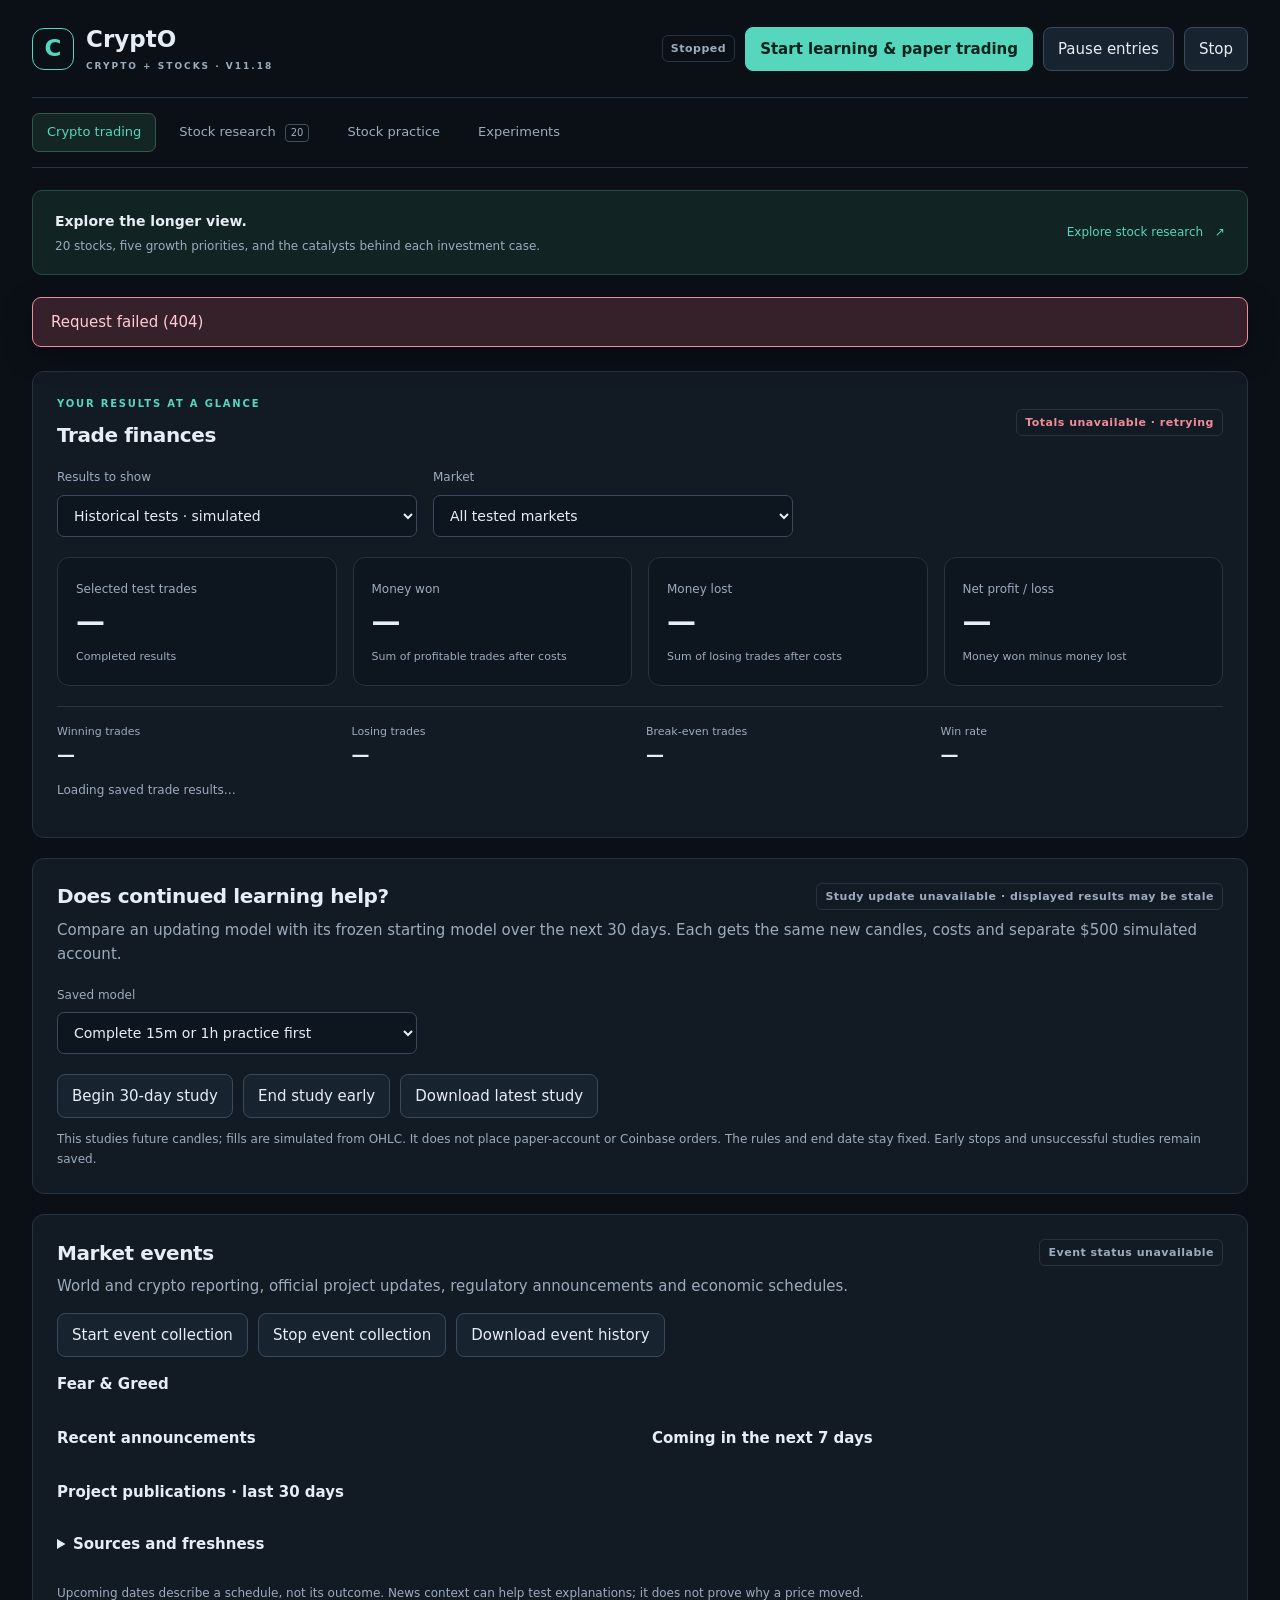
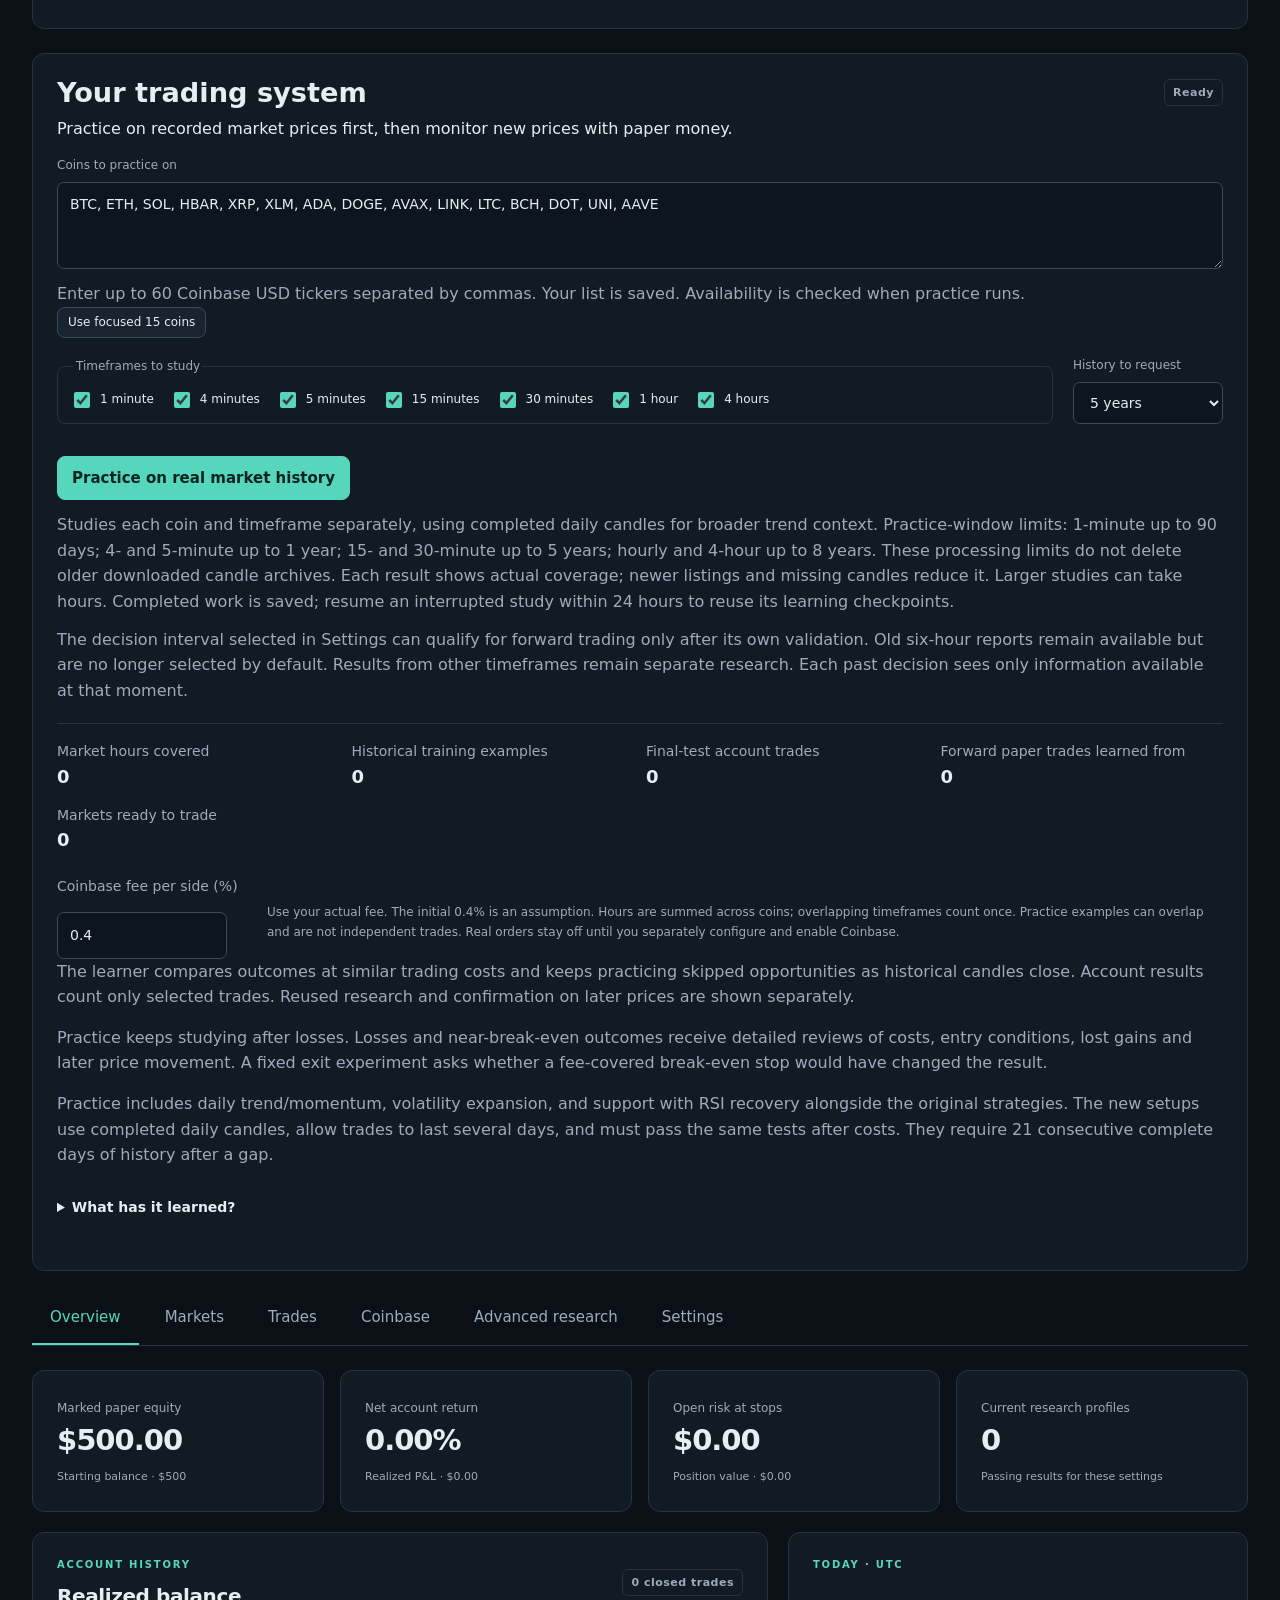
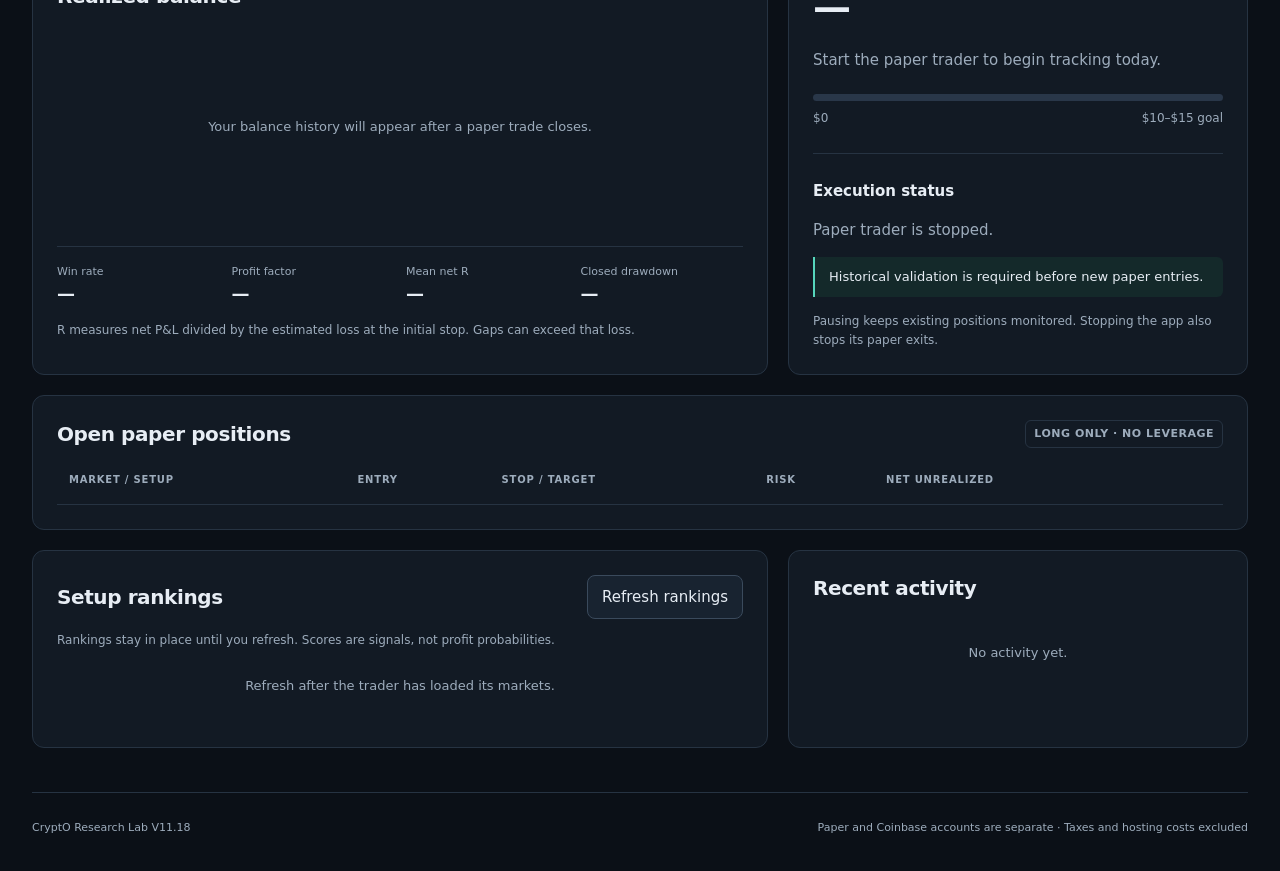
==== commit b9aceabb: "V11.19 add US equity learning and forward paper practice" ====
--- a/templates/index.html
+++ b/templates/index.html
@@ -13,7 +13,7 @@
   <a class="brand" href="/" aria-label="CryptO home"><span class="brand-icon">C</span><span>CryptO<small>CRYPTO + STOCKS · V11.18</small></span></a>
   <div class="top-actions"><span id="runtimeBadge" class="badge">Stopped</span><button id="startBtn" class="primary">Start learning &amp; paper trading</button><button id="pauseBtn">Pause entries</button><button id="stopBtn">Stop</button></div>
 </header>
-<nav class="market-nav" aria-label="Asset sections"><a href="/" aria-current="page">Crypto trading</a><a href="/stocks">Stock research <span>20</span></a><a href="/experiments">Experiments</a></nav>
+<nav class="market-nav" aria-label="Asset sections"><a href="/" aria-current="page">Crypto trading</a><a href="/stocks">Stock research <span>20</span></a><a href="/stock-practice">Stock practice</a><a href="/experiments">Experiments</a></nav>
 <aside class="stock-entry"><div><strong>Explore the longer view.</strong><p>20 stocks, five growth priorities, and the catalysts behind each investment case.</p></div><a href="/stocks">Explore stock research <span aria-hidden="true">↗</span></a></aside>
 <div id="notice" class="notice" role="status" hidden></div>
 <div id="accessPanel" class="panel" hidden><form id="accessForm" class="inline-form"><label>App access token <input id="accessToken" type="password" autocomplete="current-password" required></label><button class="primary">Connect</button></form></div>
